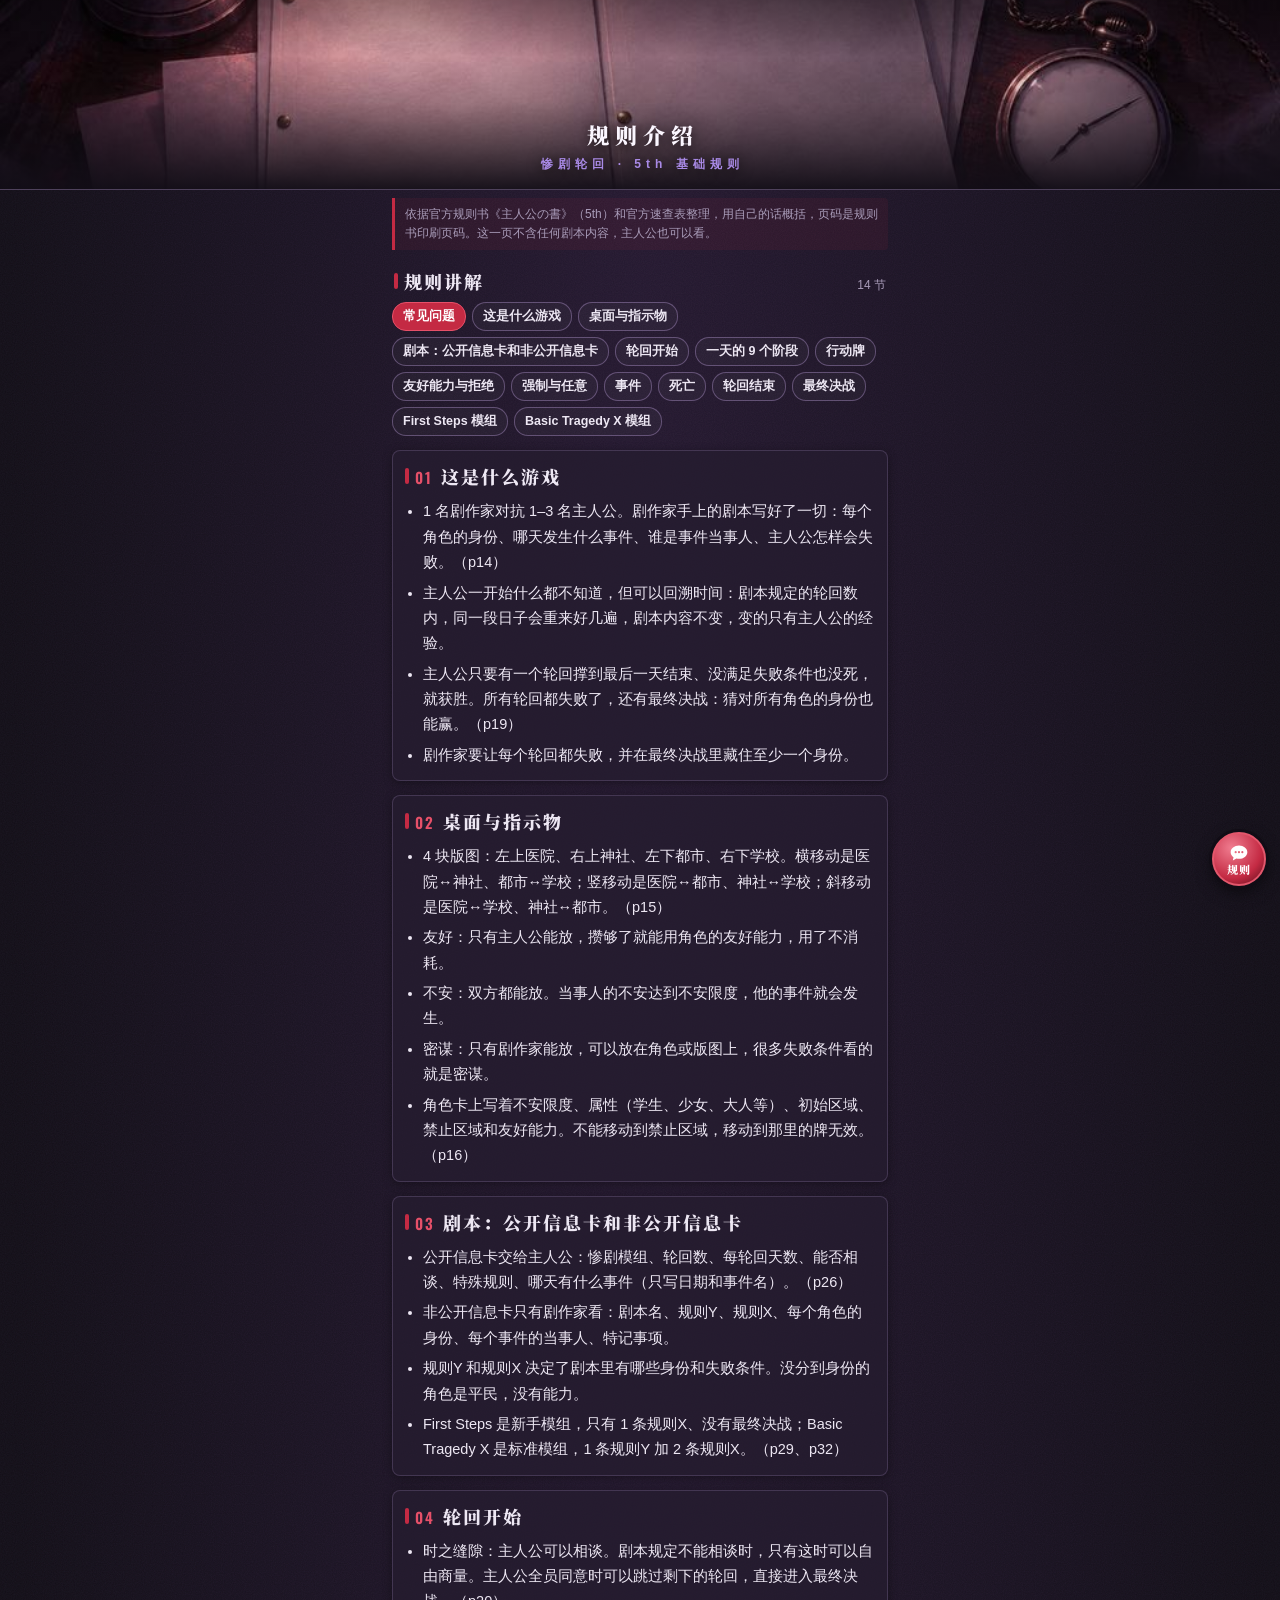
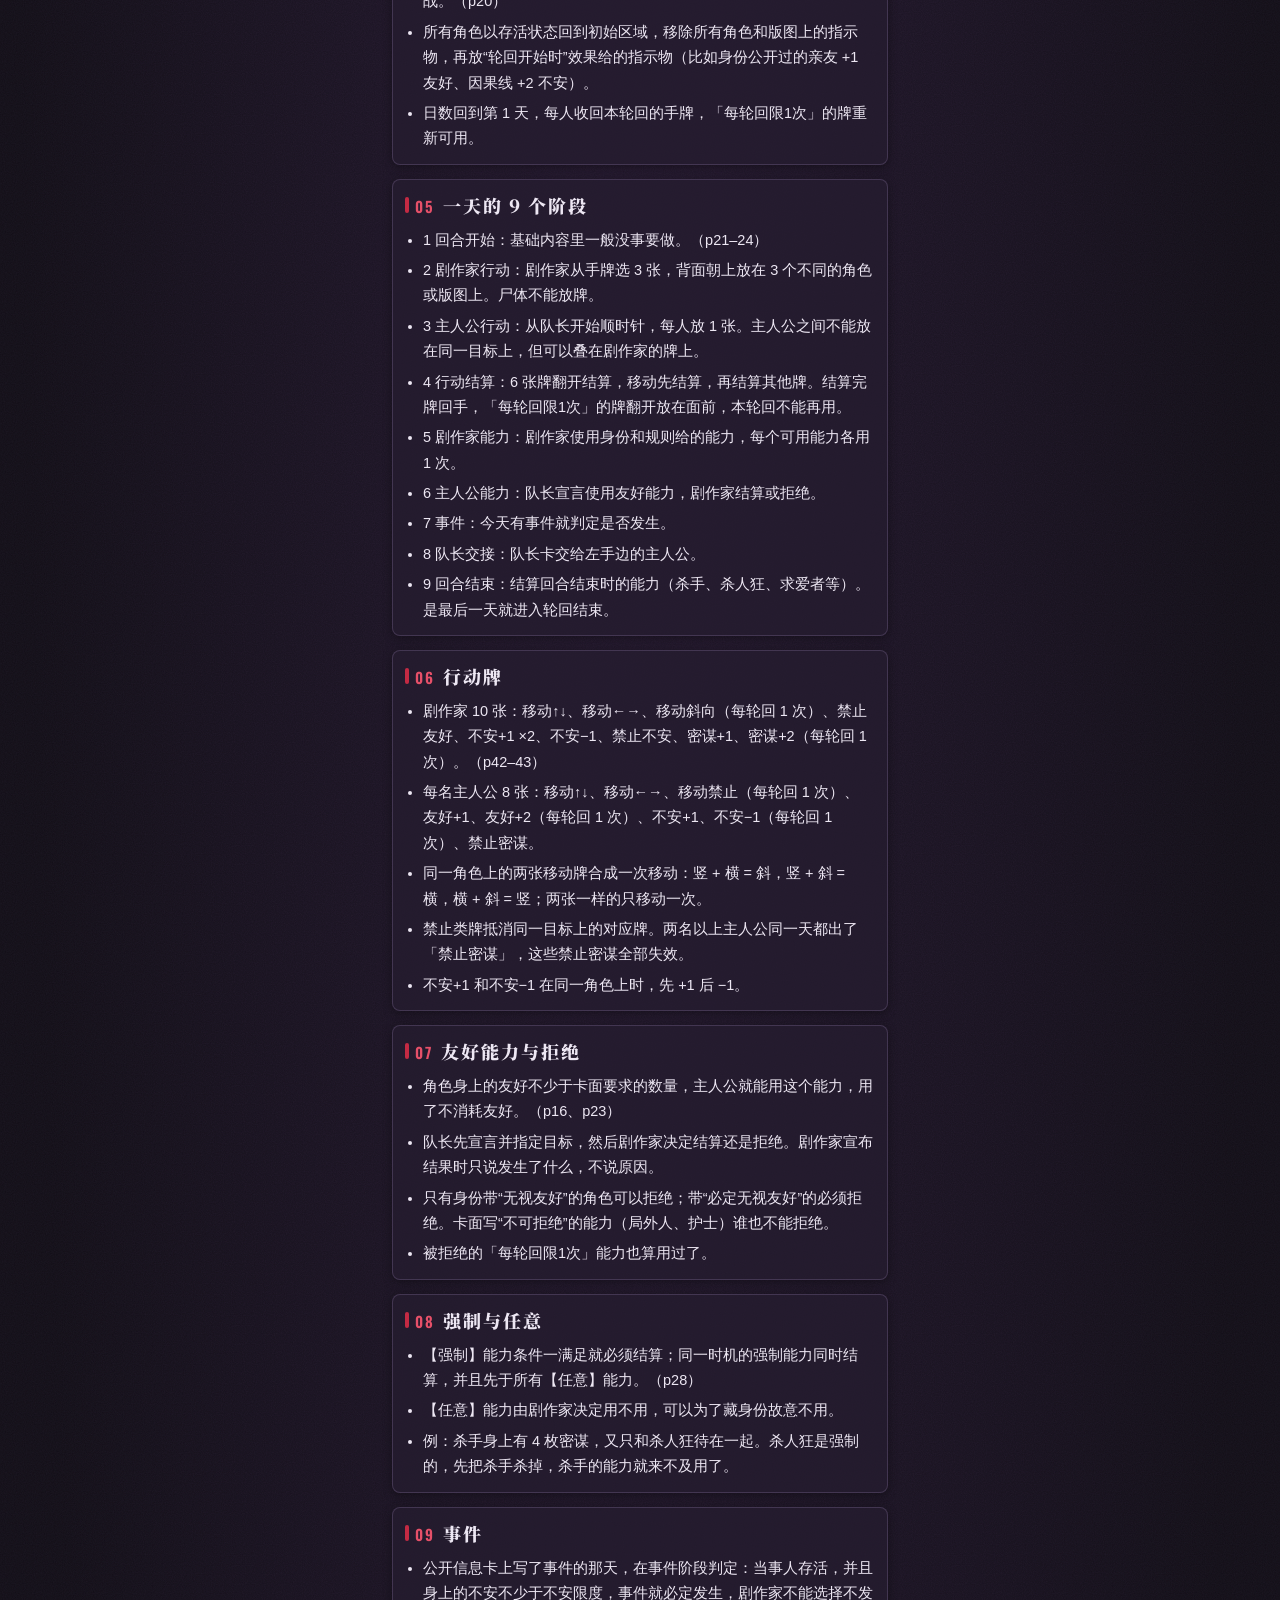
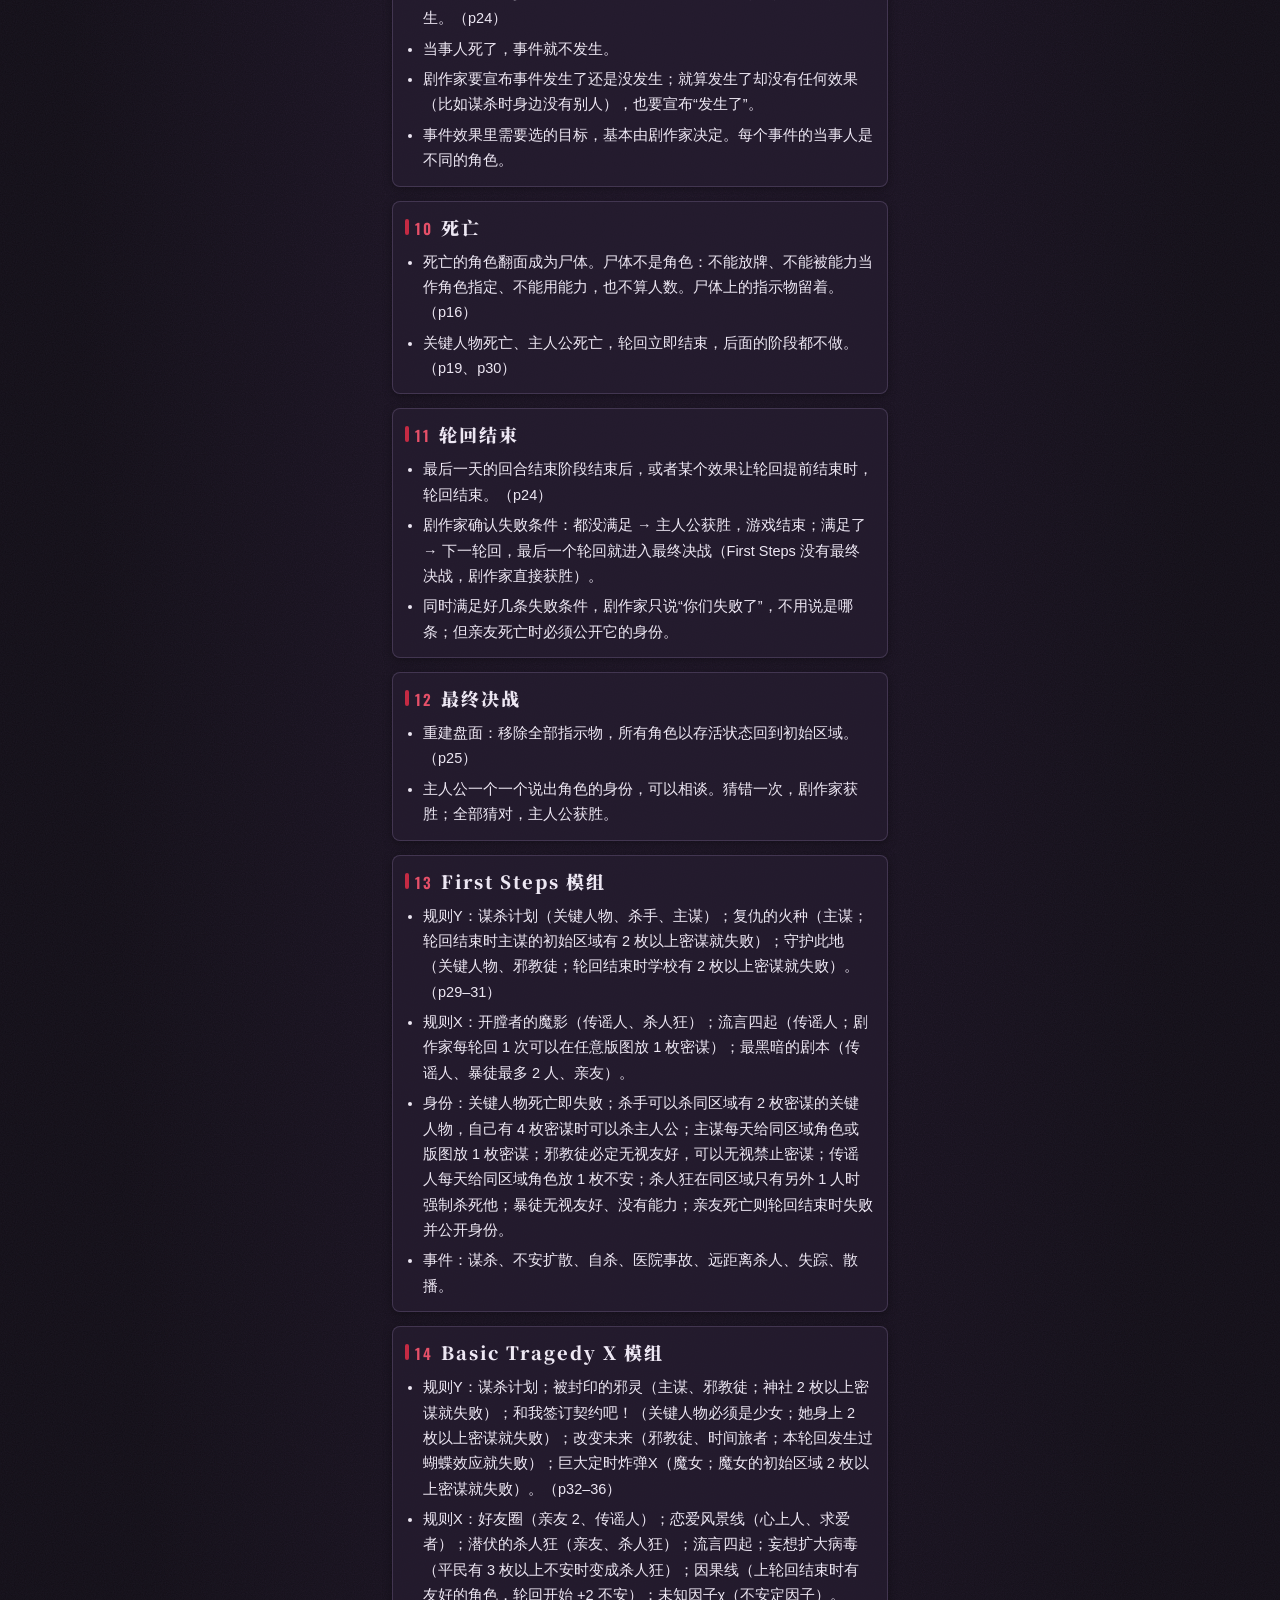
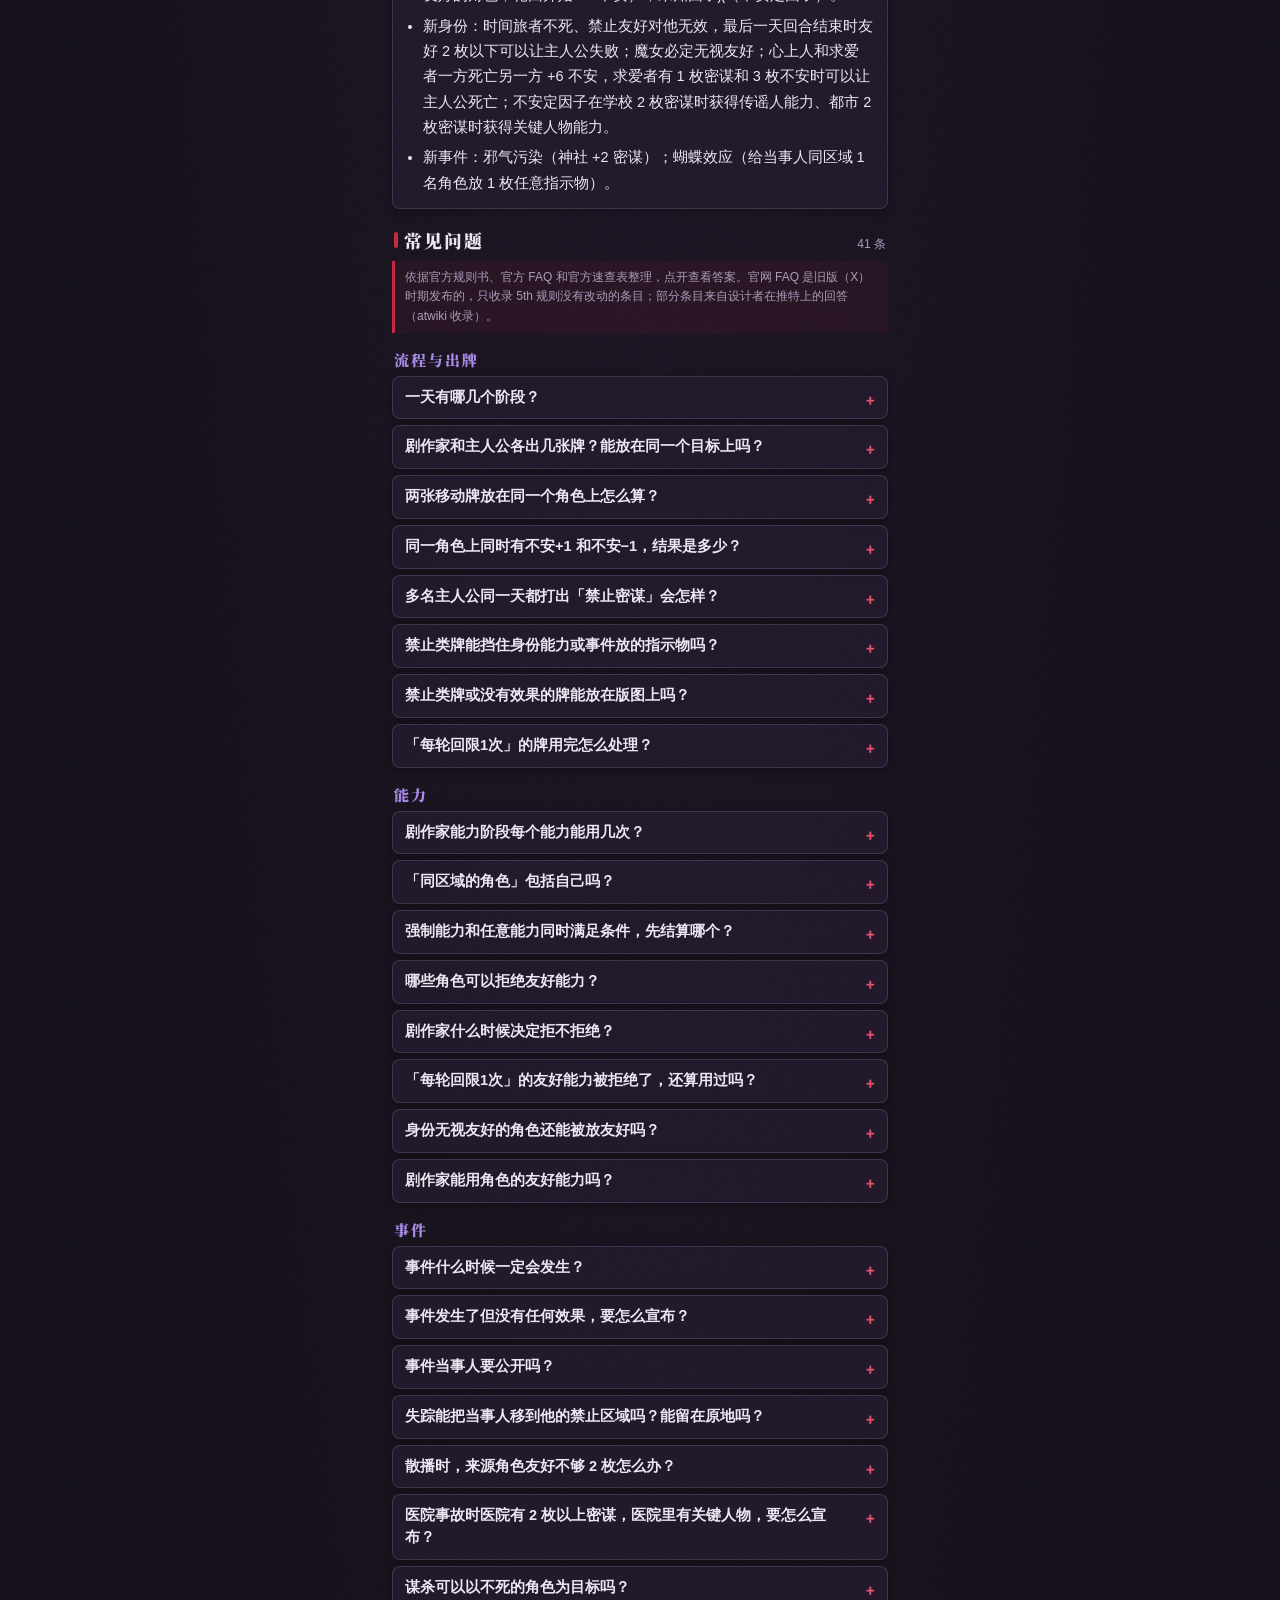
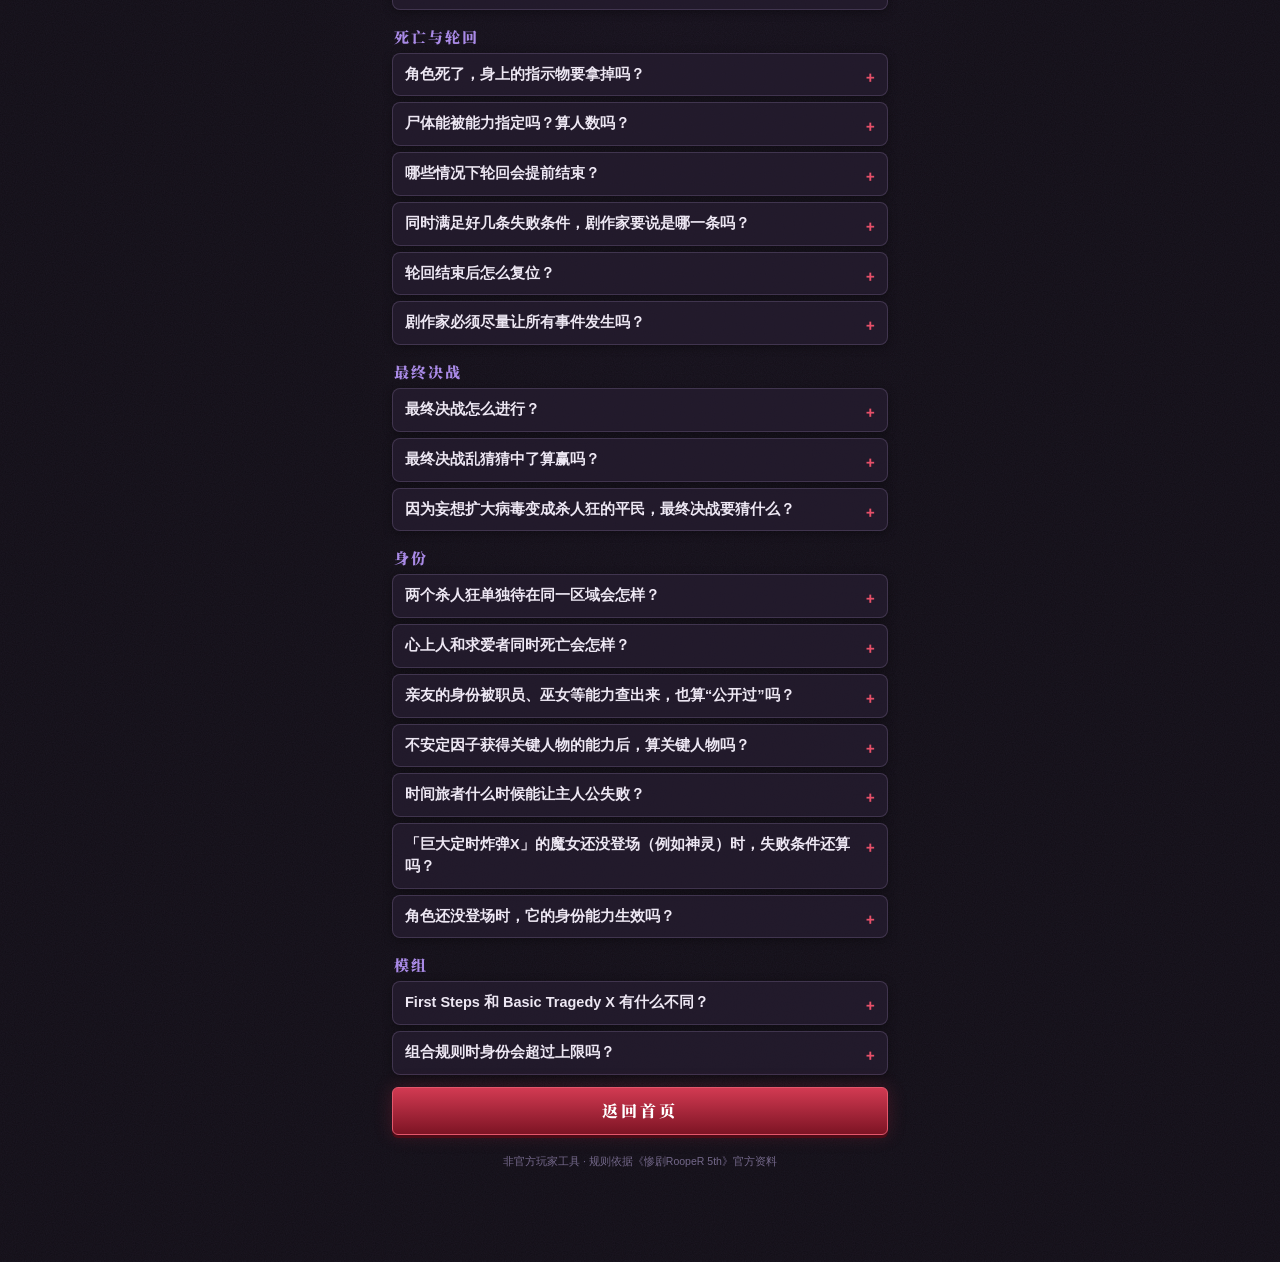
==== public/guide.html @ 43094c84 "惨剧轮回剧作家助手：剧本库、设置清单、对局记录与提醒、结算、公开视图 - 基础版 10 个官方剧本的设置数据（与两份独立来源核对），本站自写的核心机制与路线建议 - 剧作家私密视图：摆放清单、2×2 " ====
<!doctype html>
<html lang="zh-CN">
<head>
<meta charset="utf-8">
<meta name="viewport" content="width=device-width,initial-scale=1,viewport-fit=cover">
<meta name="theme-color" content="#110d16">
<title>规则介绍 · 惨剧轮回剧作家助手</title>
<meta property="og:title" content="规则介绍 · 惨剧轮回剧作家助手">
<meta property="og:image" content="img/icon-512.jpg">
<link rel="icon" href="img/icon-64.png">
<link rel="apple-touch-icon" href="img/icon-180.png">
<link rel="preconnect" href="https://fonts.googleapis.com">
<link rel="preconnect" href="https://fonts.gstatic.com" crossorigin>
<link href="https://fonts.googleapis.com/css2?family=Oswald:wght@500;600&family=Noto+Serif+SC:wght@600;900&display=swap" rel="stylesheet">
<link rel="stylesheet" href="style.css">
</head>
<body>
<div style="position:absolute;width:0;height:0;overflow:hidden"><img src="img/icon-512.jpg" alt=""></div>
<div class="hero-art" style="height:calc(env(safe-area-inset-top) + 190px)"><img src="img/guide.jpg" alt="" style="object-position:50% 50%"><div class="ht"><div class="hz">规则介绍</div><div class="hs">惨剧轮回 · 5th 基础规则</div></div></div>
<div class="wrap guide">
<p class="note">依据官方规则书《主人公の書》（5th）和官方速查表整理，用自己的话概括，页码是规则书印刷页码。这一页不含任何剧本内容，主人公也可以看。</p>
<h2 class="h"><span>规则讲解</span><small>14 节</small></h2>
<nav class="toc"><a class="fqa" href="#faq">常见问题</a><a href="#s1">这是什么游戏</a><a href="#s2">桌面与指示物</a><a href="#s3">剧本：公开信息卡和非公开信息卡</a><a href="#s4">轮回开始</a><a href="#s5">一天的 9 个阶段</a><a href="#s6">行动牌</a><a href="#s7">友好能力与拒绝</a><a href="#s8">强制与任意</a><a href="#s9">事件</a><a href="#s10">死亡</a><a href="#s11">轮回结束</a><a href="#s12">最终决战</a><a href="#s13">First Steps 模组</a><a href="#s14">Basic Tragedy X 模组</a></nav>
<section class="card gs" id="s1"><h2 class="h"><span><i>01</i>这是什么游戏</span></h2><ul><li>1 名剧作家对抗 1–3 名主人公。剧作家手上的剧本写好了一切：每个角色的身份、哪天发生什么事件、谁是事件当事人、主人公怎样会失败。（p14）</li><li>主人公一开始什么都不知道，但可以回溯时间：剧本规定的轮回数内，同一段日子会重来好几遍，剧本内容不变，变的只有主人公的经验。</li><li>主人公只要有一个轮回撑到最后一天结束、没满足失败条件也没死，就获胜。所有轮回都失败了，还有最终决战：猜对所有角色的身份也能赢。（p19）</li><li>剧作家要让每个轮回都失败，并在最终决战里藏住至少一个身份。</li></ul></section>
<section class="card gs" id="s2"><h2 class="h"><span><i>02</i>桌面与指示物</span></h2><ul><li>4 块版图：左上医院、右上神社、左下都市、右下学校。横移动是医院↔神社、都市↔学校；竖移动是医院↔都市、神社↔学校；斜移动是医院↔学校、神社↔都市。（p15）</li><li>友好：只有主人公能放，攒够了就能用角色的友好能力，用了不消耗。</li><li>不安：双方都能放。当事人的不安达到不安限度，他的事件就会发生。</li><li>密谋：只有剧作家能放，可以放在角色或版图上，很多失败条件看的就是密谋。</li><li>角色卡上写着不安限度、属性（学生、少女、大人等）、初始区域、禁止区域和友好能力。不能移动到禁止区域，移动到那里的牌无效。（p16）</li></ul></section>
<section class="card gs" id="s3"><h2 class="h"><span><i>03</i>剧本：公开信息卡和非公开信息卡</span></h2><ul><li>公开信息卡交给主人公：惨剧模组、轮回数、每轮回天数、能否相谈、特殊规则、哪天有什么事件（只写日期和事件名）。（p26）</li><li>非公开信息卡只有剧作家看：剧本名、规则Y、规则X、每个角色的身份、每个事件的当事人、特记事项。</li><li>规则Y 和规则X 决定了剧本里有哪些身份和失败条件。没分到身份的角色是平民，没有能力。</li><li>First Steps 是新手模组，只有 1 条规则X、没有最终决战；Basic Tragedy X 是标准模组，1 条规则Y 加 2 条规则X。（p29、p32）</li></ul></section>
<section class="card gs" id="s4"><h2 class="h"><span><i>04</i>轮回开始</span></h2><ul><li>时之缝隙：主人公可以相谈。剧本规定不能相谈时，只有这时可以自由商量。主人公全员同意时可以跳过剩下的轮回，直接进入最终决战。（p20）</li><li>所有角色以存活状态回到初始区域，移除所有角色和版图上的指示物，再放“轮回开始时”效果给的指示物（比如身份公开过的亲友 +1 友好、因果线 +2 不安）。</li><li>日数回到第 1 天，每人收回本轮回的手牌，「每轮回限1次」的牌重新可用。</li></ul></section>
<section class="card gs" id="s5"><h2 class="h"><span><i>05</i>一天的 9 个阶段</span></h2><ul><li>1 回合开始：基础内容里一般没事要做。（p21–24）</li><li>2 剧作家行动：剧作家从手牌选 3 张，背面朝上放在 3 个不同的角色或版图上。尸体不能放牌。</li><li>3 主人公行动：从队长开始顺时针，每人放 1 张。主人公之间不能放在同一目标上，但可以叠在剧作家的牌上。</li><li>4 行动结算：6 张牌翻开结算，移动先结算，再结算其他牌。结算完牌回手，「每轮回限1次」的牌翻开放在面前，本轮回不能再用。</li><li>5 剧作家能力：剧作家使用身份和规则给的能力，每个可用能力各用 1 次。</li><li>6 主人公能力：队长宣言使用友好能力，剧作家结算或拒绝。</li><li>7 事件：今天有事件就判定是否发生。</li><li>8 队长交接：队长卡交给左手边的主人公。</li><li>9 回合结束：结算回合结束时的能力（杀手、杀人狂、求爱者等）。是最后一天就进入轮回结束。</li></ul></section>
<section class="card gs" id="s6"><h2 class="h"><span><i>06</i>行动牌</span></h2><ul><li>剧作家 10 张：移动↑↓、移动←→、移动斜向（每轮回 1 次）、禁止友好、不安+1 ×2、不安−1、禁止不安、密谋+1、密谋+2（每轮回 1 次）。（p42–43）</li><li>每名主人公 8 张：移动↑↓、移动←→、移动禁止（每轮回 1 次）、友好+1、友好+2（每轮回 1 次）、不安+1、不安−1（每轮回 1 次）、禁止密谋。</li><li>同一角色上的两张移动牌合成一次移动：竖 + 横 = 斜，竖 + 斜 = 横，横 + 斜 = 竖；两张一样的只移动一次。</li><li>禁止类牌抵消同一目标上的对应牌。两名以上主人公同一天都出了「禁止密谋」，这些禁止密谋全部失效。</li><li>不安+1 和不安−1 在同一角色上时，先 +1 后 −1。</li></ul></section>
<section class="card gs" id="s7"><h2 class="h"><span><i>07</i>友好能力与拒绝</span></h2><ul><li>角色身上的友好不少于卡面要求的数量，主人公就能用这个能力，用了不消耗友好。（p16、p23）</li><li>队长先宣言并指定目标，然后剧作家决定结算还是拒绝。剧作家宣布结果时只说发生了什么，不说原因。</li><li>只有身份带“无视友好”的角色可以拒绝；带“必定无视友好”的必须拒绝。卡面写“不可拒绝”的能力（局外人、护士）谁也不能拒绝。</li><li>被拒绝的「每轮回限1次」能力也算用过了。</li></ul></section>
<section class="card gs" id="s8"><h2 class="h"><span><i>08</i>强制与任意</span></h2><ul><li>【强制】能力条件一满足就必须结算；同一时机的强制能力同时结算，并且先于所有【任意】能力。（p28）</li><li>【任意】能力由剧作家决定用不用，可以为了藏身份故意不用。</li><li>例：杀手身上有 4 枚密谋，又只和杀人狂待在一起。杀人狂是强制的，先把杀手杀掉，杀手的能力就来不及用了。</li></ul></section>
<section class="card gs" id="s9"><h2 class="h"><span><i>09</i>事件</span></h2><ul><li>公开信息卡上写了事件的那天，在事件阶段判定：当事人存活，并且身上的不安不少于不安限度，事件就必定发生，剧作家不能选择不发生。（p24）</li><li>当事人死了，事件就不发生。</li><li>剧作家要宣布事件发生了还是没发生；就算发生了却没有任何效果（比如谋杀时身边没有别人），也要宣布“发生了”。</li><li>事件效果里需要选的目标，基本由剧作家决定。每个事件的当事人是不同的角色。</li></ul></section>
<section class="card gs" id="s10"><h2 class="h"><span><i>10</i>死亡</span></h2><ul><li>死亡的角色翻面成为尸体。尸体不是角色：不能放牌、不能被能力当作角色指定、不能用能力，也不算人数。尸体上的指示物留着。（p16）</li><li>关键人物死亡、主人公死亡，轮回立即结束，后面的阶段都不做。（p19、p30）</li></ul></section>
<section class="card gs" id="s11"><h2 class="h"><span><i>11</i>轮回结束</span></h2><ul><li>最后一天的回合结束阶段结束后，或者某个效果让轮回提前结束时，轮回结束。（p24）</li><li>剧作家确认失败条件：都没满足 → 主人公获胜，游戏结束；满足了 → 下一轮回，最后一个轮回就进入最终决战（First Steps 没有最终决战，剧作家直接获胜）。</li><li>同时满足好几条失败条件，剧作家只说“你们失败了”，不用说是哪条；但亲友死亡时必须公开它的身份。</li></ul></section>
<section class="card gs" id="s12"><h2 class="h"><span><i>12</i>最终决战</span></h2><ul><li>重建盘面：移除全部指示物，所有角色以存活状态回到初始区域。（p25）</li><li>主人公一个一个说出角色的身份，可以相谈。猜错一次，剧作家获胜；全部猜对，主人公获胜。</li></ul></section>
<section class="card gs" id="s13"><h2 class="h"><span><i>13</i>First Steps 模组</span></h2><ul><li>规则Y：谋杀计划（关键人物、杀手、主谋）；复仇的火种（主谋；轮回结束时主谋的初始区域有 2 枚以上密谋就失败）；守护此地（关键人物、邪教徒；轮回结束时学校有 2 枚以上密谋就失败）。（p29–31）</li><li>规则X：开膛者的魔影（传谣人、杀人狂）；流言四起（传谣人；剧作家每轮回 1 次可以在任意版图放 1 枚密谋）；最黑暗的剧本（传谣人、暴徒最多 2 人、亲友）。</li><li>身份：关键人物死亡即失败；杀手可以杀同区域有 2 枚密谋的关键人物，自己有 4 枚密谋时可以杀主人公；主谋每天给同区域角色或版图放 1 枚密谋；邪教徒必定无视友好，可以无视禁止密谋；传谣人每天给同区域角色放 1 枚不安；杀人狂在同区域只有另外 1 人时强制杀死他；暴徒无视友好、没有能力；亲友死亡则轮回结束时失败并公开身份。</li><li>事件：谋杀、不安扩散、自杀、医院事故、远距离杀人、失踪、散播。</li></ul></section>
<section class="card gs" id="s14"><h2 class="h"><span><i>14</i>Basic Tragedy X 模组</span></h2><ul><li>规则Y：谋杀计划；被封印的邪灵（主谋、邪教徒；神社 2 枚以上密谋就失败）；和我签订契约吧！（关键人物必须是少女；她身上 2 枚以上密谋就失败）；改变未来（邪教徒、时间旅者；本轮回发生过蝴蝶效应就失败）；巨大定时炸弹X（魔女；魔女的初始区域 2 枚以上密谋就失败）。（p32–36）</li><li>规则X：好友圈（亲友 2、传谣人）；恋爱风景线（心上人、求爱者）；潜伏的杀人狂（亲友、杀人狂）；流言四起；妄想扩大病毒（平民有 3 枚以上不安时变成杀人狂）；因果线（上轮回结束时有友好的角色，轮回开始 +2 不安）；未知因子χ（不安定因子）。</li><li>新身份：时间旅者不死、禁止友好对他无效，最后一天回合结束时友好 2 枚以下可以让主人公失败；魔女必定无视友好；心上人和求爱者一方死亡另一方 +6 不安，求爱者有 1 枚密谋和 3 枚不安时可以让主人公死亡；不安定因子在学校 2 枚密谋时获得传谣人能力、都市 2 枚密谋时获得关键人物能力。</li><li>新事件：邪气污染（神社 +2 密谋）；蝴蝶效应（给当事人同区域 1 名角色放 1 枚任意指示物）。</li></ul></section>
<h2 class="h" id="faq"><span>常见问题</span><small>41 条</small></h2>
<p class="note">依据官方规则书、官方 FAQ 和官方速查表整理，点开查看答案。官网 FAQ 是旧版（Χ）时期发布的，只收录 5th 规则没有改动的条目；部分条目来自设计者在推特上的回答（atwiki 收录）。</p>
<h3 class="fq-cat">流程与出牌</h3><details class="card fq"><summary>一天有哪几个阶段？</summary><p>依次是回合开始、剧作家行动、主人公行动、行动结算、剧作家能力、主人公能力、事件、队长交接、回合结束，共 9 个阶段。最后一天的回合结束阶段之后进入轮回结束。 <a href="https://main-bakafire.ssl-lolipop.jp/rooper/10th/quickset.html" target="_blank" rel="noopener">来源：规则书 p21–24</a></p></details><details class="card fq"><summary>剧作家和主人公各出几张牌？能放在同一个目标上吗？</summary><p>剧作家每天放 3 张，必须放在 3 个不同的角色或版图上；主人公从队长开始每人放 1 张，主人公之间不能放在同一目标，但可以叠在剧作家的牌上。尸体上不能放牌。 <a href="https://main-bakafire.ssl-lolipop.jp/rooper/10th/quickset.html" target="_blank" rel="noopener">来源：规则书 p21–22</a></p></details><details class="card fq"><summary>两张移动牌放在同一个角色上怎么算？</summary><p>合成一次移动：竖加横是斜，竖加斜是横，横加斜是竖；两张方向相同只移动一次。合成后的目的地是禁止区域，这次移动就无效，角色留在原地。 <a href="https://main-bakafire.ssl-lolipop.jp/rooper/10th/quickset.html" target="_blank" rel="noopener">来源：规则书 p42–43</a></p></details><details class="card fq"><summary>同一角色上同时有不安+1 和不安−1，结果是多少？</summary><p>先 +1 再 −1。原来没有不安的角色，结果还是 0。 <a href="https://bakafire.main.jp/rooper/sr_game_02_rule.htm" target="_blank" rel="noopener">来源：官方 FAQ Ca03</a></p></details><details class="card fq"><summary>多名主人公同一天都打出「禁止密谋」会怎样？</summary><p>这些禁止密谋全部失效。 <a href="https://main-bakafire.ssl-lolipop.jp/rooper/10th/quickset.html" target="_blank" rel="noopener">来源：规则书 p42</a></p></details><details class="card fq"><summary>禁止类牌能挡住身份能力或事件放的指示物吗？</summary><p>不能。禁止类牌只抵消同一目标上的行动牌，结算完就回到手牌，管不到之后的能力和事件。 <a href="https://w.atwiki.jp/rooper/pages/21.html" target="_blank" rel="noopener">来源：设计者 BakaFire 的回答（atwiki 收录）</a></p></details><details class="card fq"><summary>禁止类牌或没有效果的牌能放在版图上吗？</summary><p>都可以，常用来虚张声势。 <a href="https://bakafire.main.jp/rooper/sr_game_02_rule.htm" target="_blank" rel="noopener">来源：官方 FAQ Ca01/Ca02</a></p></details><details class="card fq"><summary>「每轮回限1次」的牌用完怎么处理？</summary><p>结算后正面朝上放在自己面前，本轮回不能再用，下一轮回收回。 <a href="https://main-bakafire.ssl-lolipop.jp/rooper/10th/quickset.html" target="_blank" rel="noopener">来源：规则书 p22</a></p></details><h3 class="fq-cat">能力</h3><details class="card fq"><summary>剧作家能力阶段每个能力能用几次？</summary><p>每个可用的能力各用 1 次，同一角色的两个能力可以都用。主谋、传谣人每天只能选一个对象。 <a href="https://main-bakafire.ssl-lolipop.jp/rooper/10th/quickset.html" target="_blank" rel="noopener">来源：规则书 p23；官方 FAQ Ch11</a></p></details><details class="card fq"><summary>「同区域的角色」包括自己吗？</summary><p>包括，除非写明“自身以外”。所以传谣人可以给自己放不安，主谋可以给自己放密谋。 <a href="https://bakafire.main.jp/rooper/sr_game_02_rule.htm" target="_blank" rel="noopener">来源：官方 FAQ Ch01</a></p></details><details class="card fq"><summary>强制能力和任意能力同时满足条件，先结算哪个？</summary><p>所有强制能力同时结算，并且先于任意能力；任意能力按剧作家想要的顺序用。例如杀人狂会先杀掉和它独处、身上有 4 枚密谋的杀手，杀手就来不及让主人公死亡。 <a href="https://main-bakafire.ssl-lolipop.jp/rooper/10th/quickset.html" target="_blank" rel="noopener">来源：规则书 p28</a></p></details><details class="card fq"><summary>哪些角色可以拒绝友好能力？</summary><p>看拥有这个友好能力的角色：它的身份带“无视友好”时剧作家可以拒绝，带“必定无视友好”时必须拒绝。卡面写“不可拒绝”的能力不能拒绝。 <a href="https://main-bakafire.ssl-lolipop.jp/rooper/10th/quickset.html" target="_blank" rel="noopener">来源：规则书 p23、p28</a></p></details><details class="card fq"><summary>剧作家什么时候决定拒不拒绝？</summary><p>队长宣言能力并指定好目标之后。 <a href="https://bakafire.main.jp/rooper/sr_game_02_rule.htm" target="_blank" rel="noopener">来源：官方 FAQ Ch08</a></p></details><details class="card fq"><summary>「每轮回限1次」的友好能力被拒绝了，还算用过吗？</summary><p>5th 规则算用过。 <a href="https://main-bakafire.ssl-lolipop.jp/rooper/10th/quickset.html" target="_blank" rel="noopener">来源：规则书 p23</a></p></details><details class="card fq"><summary>身份无视友好的角色还能被放友好吗？</summary><p>能。拒绝只发生在主人公能力阶段。 <a href="https://w.atwiki.jp/rooper/pages/21.html" target="_blank" rel="noopener">来源：设计者 BakaFire 的回答（atwiki 收录）</a></p></details><details class="card fq"><summary>剧作家能用角色的友好能力吗？</summary><p>一般不能。医生例外：医生的身份无视友好、并且身上至少有 2 枚友好时，剧作家可以在剧作家能力阶段用它的不安增减能力。 <a href="https://boardgamegeek.com/thread/2326691" target="_blank" rel="noopener">来源：5th 剧作家之书 FAQ（BGG 英译） A8</a></p></details><h3 class="fq-cat">事件</h3><details class="card fq"><summary>事件什么时候一定会发生？</summary><p>只在公开信息卡写的那天判定：当事人存活、身上不安不少于不安限度，就必定发生，剧作家不能选择不发生。想让事件不发生，只能一开始就不给当事人攒不安。 <a href="https://main-bakafire.ssl-lolipop.jp/rooper/10th/quickset.html" target="_blank" rel="noopener">来源：规则书 p24</a></p></details><details class="card fq"><summary>事件发生了但没有任何效果，要怎么宣布？</summary><p>要说“事件发生了，但什么也没有发生”。必须让主人公知道事件发生了。 <a href="https://bakafire.main.jp/rooper/sr_game_02_rule.htm" target="_blank" rel="noopener">来源：官方 FAQ Af01</a></p></details><details class="card fq"><summary>事件当事人要公开吗？</summary><p>不公开。剧作家只宣布事件发生与否和发生了什么现象。 <a href="https://w.atwiki.jp/rooper/pages/21.html" target="_blank" rel="noopener">来源：设计者 BakaFire 的回答（atwiki 收录）</a></p></details><details class="card fq"><summary>失踪能把当事人移到他的禁止区域吗？能留在原地吗？</summary><p>不能移进禁止区域。可以留在原地，这时只放密谋，不宣布移动。 <a href="https://w.atwiki.jp/rooper/pages/21.html" target="_blank" rel="noopener">来源：设计者 BakaFire 的回答（atwiki 收录）</a></p></details><details class="card fq"><summary>散播时，来源角色友好不够 2 枚怎么办？</summary><p>能拿多少拿多少；给另一名角色的固定是 2 枚。 <a href="https://w.atwiki.jp/rooper/pages/21.html" target="_blank" rel="noopener">来源：设计者 BakaFire 的回答（atwiki 收录）</a></p></details><details class="card fq"><summary>医院事故时医院有 2 枚以上密谋，医院里有关键人物，要怎么宣布？</summary><p>两条效果同时发生，只需宣布主人公死亡。 <a href="https://boardgamegeek.com/thread/2326691" target="_blank" rel="noopener">来源：5th 剧作家之书 FAQ（BGG 英译） A24</a></p></details><details class="card fq"><summary>谋杀可以以不死的角色为目标吗？</summary><p>可以，结果是“事件发生了，但什么也没有发生”。 <a href="https://boardgamegeek.com/thread/2326691" target="_blank" rel="noopener">来源：5th 剧作家之书 FAQ（BGG 英译） A26</a></p></details><h3 class="fq-cat">死亡与轮回</h3><details class="card fq"><summary>角色死了，身上的指示物要拿掉吗？</summary><p>不拿，一直留到轮回结束。所以死去角色身上的友好也算进因果线。 <a href="https://bakafire.main.jp/rooper/sr_game_02_rule.htm" target="_blank" rel="noopener">来源：官方 FAQ Ru01</a></p></details><details class="card fq"><summary>尸体能被能力指定吗？算人数吗？</summary><p>都不能。尸体不是角色，也不算进杀人狂“只有 1 人”的人数。 <a href="https://bakafire.main.jp/rooper/sr_game_02_rule.htm" target="_blank" rel="noopener">来源：官方 FAQ Ru03/Ru05/Ru06</a></p></details><details class="card fq"><summary>哪些情况下轮回会提前结束？</summary><p>主人公死亡、关键人物（或拥有关键人物能力的不安定因子）死亡、时间旅者在最后一天判负。其他失败条件都在轮回结束时才判定。 <a href="https://main-bakafire.ssl-lolipop.jp/rooper/10th/quickset.html" target="_blank" rel="noopener">来源：规则书 p19、p24</a></p></details><details class="card fq"><summary>同时满足好几条失败条件，剧作家要说是哪一条吗？</summary><p>不用，只说“你们失败了”。但死亡的亲友必须公开身份，轮回提前结束时也要公开。 <a href="https://bakafire.main.jp/rooper/sr_game_02_rule.htm" target="_blank" rel="noopener">来源：官方 FAQ Ru02、Ch07</a></p></details><details class="card fq"><summary>轮回结束后怎么复位？</summary><p>所有角色以存活状态回到初始区域，移除所有角色和版图上的指示物，再放轮回开始时的效果给的指示物，日数回到第 1 天。 <a href="https://main-bakafire.ssl-lolipop.jp/rooper/10th/quickset.html" target="_blank" rel="noopener">来源：规则书 p20</a></p></details><details class="card fq"><summary>剧作家必须尽量让所有事件发生吗？</summary><p>不必。为了藏住规则故意不推进某些事件，是官方推荐的做法。 <a href="https://bakafire.main.jp/rooper/sr_game_02_rule.htm" target="_blank" rel="noopener">来源：官方 FAQ Ru09</a></p></details><h3 class="fq-cat">最终决战</h3><details class="card fq"><summary>最终决战怎么进行？</summary><p>先移除全部指示物，所有角色以存活状态回到初始区域。主人公一个一个说出角色的身份，可以相谈；猜错一次剧作家就赢，全部猜对主人公获胜。 <a href="https://main-bakafire.ssl-lolipop.jp/rooper/10th/quickset.html" target="_blank" rel="noopener">来源：规则书 p25</a></p></details><details class="card fq"><summary>最终决战乱猜猜中了算赢吗？</summary><p>算，不需要说出理由。 <a href="https://bakafire.main.jp/rooper/sr_game_02_rule.htm" target="_blank" rel="noopener">来源：官方 FAQ Ru08</a></p></details><details class="card fq"><summary>因为妄想扩大病毒变成杀人狂的平民，最终决战要猜什么？</summary><p>猜“平民”。最终决战会先复位，不安清零后它就变回平民。 <a href="https://bakafire.main.jp/rooper/sr_game_02_rule.htm" target="_blank" rel="noopener">来源：官方 FAQ XY01/XY02</a></p></details><h3 class="fq-cat">身份</h3><details class="card fq"><summary>两个杀人狂单独待在同一区域会怎样？</summary><p>回合结束时互相杀死，两个都死。 <a href="https://bakafire.main.jp/rooper/sr_game_02_rule.htm" target="_blank" rel="noopener">来源：官方 FAQ Ch02</a></p></details><details class="card fq"><summary>心上人和求爱者同时死亡会怎样？</summary><p>什么也不发生，要放不安的对象已经是尸体了。 <a href="https://bakafire.main.jp/rooper/sr_game_02_rule.htm" target="_blank" rel="noopener">来源：官方 FAQ Ch15</a></p></details><details class="card fq"><summary>亲友的身份被职员、巫女等能力查出来，也算“公开过”吗？</summary><p>算，下一轮回开始时给它放 1 枚友好。 <a href="https://bakafire.main.jp/rooper/sr_game_02_rule.htm" target="_blank" rel="noopener">来源：官方 FAQ Ch21</a></p></details><details class="card fq"><summary>不安定因子获得关键人物的能力后，算关键人物吗？</summary><p>不算，身份不变。例如「和我签订契约吧！」只看真正的关键人物身上的密谋。 <a href="https://boardgamegeek.com/thread/2326691" target="_blank" rel="noopener">来源：5th 剧作家之书 FAQ（BGG 英译） A10</a></p></details><details class="card fq"><summary>时间旅者什么时候能让主人公失败？</summary><p>最后一天的回合结束阶段，他身上友好 2 枚以下时，剧作家可以使用（任意能力）。放在他身上的禁止友好无效。 <a href="https://main-bakafire.ssl-lolipop.jp/rooper/10th/quickset.html" target="_blank" rel="noopener">来源：规则书 p34</a></p></details><details class="card fq"><summary>「巨大定时炸弹X」的魔女还没登场（例如神灵）时，失败条件还算吗？</summary><p>算。没登场的神灵也有初始区域（神社），按它判定。 <a href="https://boardgamegeek.com/thread/2326691" target="_blank" rel="noopener">来源：5th 剧作家之书 FAQ（BGG 英译） A12</a></p></details><details class="card fq"><summary>角色还没登场时，它的身份能力生效吗？</summary><p>不生效。 <a href="https://w.atwiki.jp/rooper/pages/21.html" target="_blank" rel="noopener">来源：设计者 BakaFire 的回答（atwiki 收录）</a></p></details><h3 class="fq-cat">模组</h3><details class="card fq"><summary>First Steps 和 Basic Tragedy X 有什么不同？</summary><p>First Steps 是新手模组，只有 1 条规则X，没有最终决战；Basic Tragedy X 用 1 条规则Y 和 2 条规则X，有最终决战。 <a href="https://main-bakafire.ssl-lolipop.jp/rooper/10th/quickset.html" target="_blank" rel="noopener">来源：规则书 p29、p32</a></p></details><details class="card fq"><summary>组合规则时身份会超过上限吗？</summary><p>规则可以这样组合，但超过上限的身份不会分配。例如亲友最多 2 人。 <a href="https://w.atwiki.jp/rooper/pages/21.html" target="_blank" rel="noopener">来源：设计者 BakaFire 的回答（atwiki 收录）</a></p></details>
<a class="btn" href="./">返回首页</a>
<footer>非官方玩家工具 · 规则依据《惨剧RoopeR 5th》官方资料</footer>
</div>
<script type="module" src="chat.js"></script>
</body>
</html>
---- public/style.css ----
/* Same component set as the Pittsburgh helper (hero, bar, tabs, cards, buttons, sheets, chat), dark theme. */
:root{
  --bg:#110d16; --bg2:#1a1421; --panel:rgba(38,29,48,.78); --panel2:rgba(58,44,72,.6);
  --line:rgba(190,160,220,.2); --line2:rgba(190,160,220,.38);
  --ink:#ede7f3; --ink2:#a99cb9; --ink3:#74688a;
  --red:#c42a43; --red2:#e65069; --redd:#7d1424;
  --violet:#5d3d92; --violet2:#8a67c4; --violetd:#2b1d45;
  --steel:#09070c; --steel2:#1d1626; --gold:#cdb07a; --gold2:#ead6a6;
  --c-g:#ee8fb0; --c-p:#a98ae6; --c-i:#e0485f;
  --ok:#5fc287;
  --serif:"Noto Serif SC","Songti SC","STSong",serif;
  --sans:-apple-system,"PingFang SC","Hiragino Sans GB","Microsoft YaHei",sans-serif;
  --num:"Oswald","DIN Alternate",sans-serif;
}
*{box-sizing:border-box;margin:0;padding:0;-webkit-tap-highlight-color:transparent}
html{background:var(--bg)}
body{min-height:100vh;font-family:var(--sans);color:var(--ink);
  background:
    url("data:image/svg+xml;utf8,<svg xmlns='http://www.w3.org/2000/svg' width='240' height='240'><filter id='n'><feTurbulence type='fractalNoise' baseFrequency='.9' numOctaves='2' stitchTiles='stitch'/><feColorMatrix values='0 0 0 0 .6 0 0 0 0 .5 0 0 0 0 .75 0 0 0 .06 0'/></filter><rect width='240' height='240' filter='url(%23n)'/></svg>"),
    radial-gradient(ellipse at 50% 0%,#24182f 0%,var(--bg) 70%)}
button{font-family:inherit;cursor:pointer;color:inherit}
.hidden{display:none!important}
.band{height:6px;background:linear-gradient(90deg,transparent,var(--red) 20%,var(--red) 80%,transparent),var(--steel);opacity:.85}

/* big header (sub pages) */
.hero{padding:calc(env(safe-area-inset-top) + 22px) 16px 20px;text-align:center;color:var(--ink);
  background:radial-gradient(ellipse at 50% 120%,rgba(196,42,67,.28),transparent 60%),linear-gradient(180deg,#1f1629,#120d17);
  border-bottom:1px solid var(--line2)}
.hero .en{font:600 12px var(--serif);letter-spacing:8px;color:var(--c-p)}
.hero h1{font:900 26px/1.25 var(--serif);letter-spacing:6px;margin-top:6px}
.orn{width:150px;height:10px;margin:8px auto 0;
  background:radial-gradient(circle,var(--red2) 0 3px,transparent 3.5px) center/10px 10px no-repeat,
    linear-gradient(90deg,transparent,var(--red) 30%,transparent 46%,transparent 54%,var(--red) 70%,transparent) center/100% 1.5px no-repeat}
/* slim bar (in a room) */
.bar{position:sticky;top:0;z-index:15;display:flex;align-items:center;gap:8px;padding:calc(env(safe-area-inset-top) + 8px) 12px 8px;color:var(--ink);
  background:rgba(17,13,22,.92);-webkit-backdrop-filter:blur(8px);backdrop-filter:blur(8px);border-bottom:1px solid var(--line2)}
.bar .ttl{flex:1;font:900 15px var(--serif);letter-spacing:2px;white-space:nowrap;overflow:hidden;text-overflow:ellipsis}
.bar .ttl small{font:600 11px var(--sans);letter-spacing:0;color:var(--ink2);margin-left:6px}
.room{display:inline-flex;align-items:center;gap:6px;height:30px;padding:0 10px;border-radius:15px;border:1px solid var(--line2);
  background:rgba(255,255,255,.04);color:var(--gold2);font:600 15px var(--num);letter-spacing:2px}
.room small{font:500 11px var(--sans);letter-spacing:0;color:var(--ink2)}
.conn{width:9px;height:9px;border-radius:50%;background:#6e6478;box-shadow:0 0 0 2px rgba(0,0,0,.35)}
.conn.on{background:var(--ok)}
.who-tag{flex:none;padding:2px 8px;border-radius:10px;font:700 11px var(--sans)}
.who-tag.mm{background:var(--red);color:#fff}
.who-tag.view{background:var(--violet);color:#fff}

.wrap{max-width:520px;margin:0 auto;padding:0 12px calc(env(safe-area-inset-bottom) + 20px)}
.tabs{display:flex;gap:6px;margin:10px 0 8px}
.tab{flex:1;height:38px;border-radius:4px;font:700 14px var(--serif);letter-spacing:2px;color:var(--ink2);
  background:rgba(255,255,255,.03);border:1px solid var(--line2)}
.tab.on{color:#fff;background:linear-gradient(180deg,var(--violet2),var(--violet));border-color:var(--violet2)}
h2.h{display:flex;align-items:baseline;justify-content:space-between;gap:8px;margin:18px 2px 8px;font:900 18px var(--serif);letter-spacing:2px;color:var(--ink)}
h2.h:before{content:"";flex:none;align-self:center;width:4px;height:16px;margin-right:-2px;border-radius:2px;background:var(--red)}
h2.h span{flex:1}
h2.h small{font:500 12px var(--sans);letter-spacing:0;color:var(--ink2)}
.note{font:500 12px/1.6 var(--sans);color:var(--ink2);padding:7px 10px;border-left:3px solid var(--red);background:rgba(196,42,67,.08);margin-top:8px;border-radius:0 4px 4px 0}
.note b{color:var(--red2)}
.note.secret{border-left-color:var(--gold);background:rgba(205,176,122,.08)}
.note.secret b{color:var(--gold2)}
.card{background:var(--panel);border:1px solid var(--line);border-radius:8px;box-shadow:0 2px 10px rgba(0,0,0,.35)}
.list{display:flex;flex-direction:column;gap:7px}
.row{display:flex;align-items:center;gap:8px;padding:8px 10px}
.stepn{flex:none;width:24px;height:24px;border-radius:50%;background:var(--red);color:#fff;border:2px solid rgba(255,255,255,.85);
  box-shadow:0 1px 3px rgba(0,0,0,.4);font:600 13px/20px var(--num);text-align:center}
.who{flex:1;min-width:0}
.who .nm{font:700 15px var(--sans);white-space:nowrap;overflow:hidden;text-overflow:ellipsis}
.who .fg{font:500 11.5px var(--sans);color:var(--ink2);margin-top:1px}
input.pn,textarea.pn,select.pn{width:100%;min-height:36px;border:1px solid var(--line2);border-radius:6px;background:rgba(0,0,0,.3);padding:0 9px;outline:none;font:600 15px var(--sans);color:var(--ink)}
textarea.pn{padding:8px 9px;min-height:60px;resize:vertical;font-weight:500}
input.pn:focus,textarea.pn:focus{border-color:var(--violet2)}
.ib{flex:none;width:36px;height:36px;border-radius:6px;border:1px solid var(--line2);background:rgba(255,255,255,.05);font:700 18px/1 var(--sans)}
.ib:disabled{opacity:.25}
.chips{display:flex;gap:8px;flex-wrap:wrap}
.chip{flex:1;min-width:72px;height:40px;border-radius:6px;border:1px solid var(--line2);background:transparent;color:var(--ink);font:700 14px var(--sans)}
.chip.on{background:var(--violet);border-color:var(--violet2);color:#fff}
.chip:disabled{opacity:.3}
.btn{display:block;width:100%;height:48px;margin-top:12px;border-radius:6px;border:1px solid #e3576c;
  background:linear-gradient(180deg,#d23a52,var(--redd));color:#fff;font:900 16px var(--serif);letter-spacing:3px;box-shadow:0 3px 0 #4d0b16,0 0 18px rgba(196,42,67,.25)}
.btn:active{transform:translateY(2px);box-shadow:0 1px 0 #4d0b16}
.btn:disabled{opacity:.4}
.btn.navy{background:linear-gradient(180deg,var(--violet2),var(--violet));border-color:#a088d6;box-shadow:0 3px 0 #22153a}
.btn.ghost{height:38px;margin-top:8px;background:transparent;border-color:var(--line2);color:var(--ink2);font:600 13px var(--sans);letter-spacing:1px;box-shadow:none}
.btn.sm{height:36px;margin-top:0;font:700 13px var(--sans);letter-spacing:1px}
.btns{display:flex;gap:8px}.btns .btn{flex:1}
.err{margin-top:6px;color:var(--red2);font-size:13px;text-align:center;min-height:1em}
a{color:var(--c-p)}

/* status strip */
.status{display:flex;align-items:center;gap:10px;margin-top:10px;padding:8px 10px;border-radius:8px;background:var(--panel);border:1px solid var(--line2)}
.medal{flex:none;display:inline-flex;align-items:center;justify-content:center;width:42px;height:42px;border-radius:50%;
  background:radial-gradient(circle at 35% 30%,#f07c8f,var(--red) 60%,#4d0b16);color:#fff;font:900 14px/1 var(--serif);
  border:2px solid rgba(255,255,255,.7);box-shadow:0 2px 6px rgba(0,0,0,.4);text-align:center}
.status .t{font:900 16px var(--serif);letter-spacing:1px}
.status .t b{font:600 20px var(--num);color:var(--red2);margin:0 2px}
.status .s{font-size:12px;color:var(--ink2);margin-top:1px}
.pips{display:flex;gap:3px;margin-left:auto;flex-wrap:wrap;justify-content:flex-end;max-width:90px}
.pips i{width:7px;height:16px;border-radius:2px;background:rgba(255,255,255,.12)}
.pips i.done{background:var(--violet2)}
.pips i.cur{background:var(--red2)}
.banner{margin-top:8px;padding:9px 10px;border-radius:8px;background:rgba(196,42,67,.14);border:1px solid rgba(196,42,67,.5);font-size:13px;line-height:1.5;display:flex;align-items:center;gap:10px}
.banner b{color:var(--red2)}
.banner button{flex:none;height:32px;padding:0 12px;border-radius:5px;border:1px solid var(--red2);background:var(--red);color:#fff;font:700 13px var(--sans)}

/* phase stepper */
.phases{display:flex;gap:4px;margin-top:8px;overflow-x:auto;padding-bottom:2px;scrollbar-width:none}
.phases::-webkit-scrollbar{display:none}
.phases button{flex:none;height:30px;padding:0 9px;border-radius:15px;border:1px solid var(--line2);background:transparent;color:var(--ink2);font:600 12px var(--sans);white-space:nowrap}
.phases button.on{background:var(--red);border-color:var(--red2);color:#fff}
.phases button.done{color:var(--ink3)}

/* board: four areas like the real one */
.boardg{display:grid;grid-template-columns:1fr 1fr;gap:6px;margin-top:8px}
.loc{position:relative;min-height:128px;padding:28px 5px 6px;border-radius:8px;overflow:hidden;border:1px solid var(--line2);background:var(--bg2)}
.loc .bgi{position:absolute;inset:0;width:100%;height:100%;object-fit:cover;opacity:.28}
.loc .lh{position:absolute;left:0;right:0;top:0;display:flex;align-items:center;gap:6px;padding:5px 7px;background:linear-gradient(180deg,rgba(9,7,12,.85),rgba(9,7,12,.2))}
.loc .lh b{flex:1;font:900 14px var(--serif);letter-spacing:2px}
.loc .lh button{border:none;background:none;padding:0}
.loc .cs{position:relative;display:flex;flex-direction:column;gap:4px}
.cc{display:flex;align-items:center;gap:5px;width:100%;min-height:32px;padding:3px 6px;border-radius:6px;border:1px solid var(--line);background:rgba(17,13,22,.82);text-align:left;font:600 12.5px var(--sans)}
.cc .cn{flex:1;min-width:0;white-space:nowrap;overflow:hidden;text-overflow:ellipsis}
.cc .cn em{display:block;font:500 10.5px var(--sans);font-style:normal;color:var(--gold2);white-space:nowrap;overflow:hidden;text-overflow:ellipsis}
.cc.dead{opacity:.55;background:repeating-linear-gradient(135deg,rgba(0,0,0,.5) 0 5px,rgba(40,30,50,.5) 5px 10px)}
.cc.dead .cn{text-decoration:line-through}
.cc.hot{border-color:var(--red2);box-shadow:0 0 0 1px var(--red2) inset}
.toks{flex:none;display:flex;gap:3px}
.tk{display:inline-flex;align-items:center;justify-content:center;min-width:19px;height:19px;padding:0 4px;border-radius:10px;font:600 12px/1 var(--num);color:#140d18}
.tk.g{background:var(--c-g)}.tk.p{background:var(--c-p)}.tk.i{background:var(--c-i);color:#fff}
.tk.z{opacity:.18}
.tk.lim{box-shadow:0 0 0 2px #fff}
.bdI{display:inline-flex;align-items:center;gap:3px;font:600 12px var(--sans);color:var(--ink2)}

/* reminders */
.rem{display:flex;flex-direction:column;gap:6px;margin-top:8px}
.ri{display:flex;align-items:flex-start;gap:8px;padding:8px 10px;border-radius:8px;border:1px solid var(--line);background:var(--panel);font:500 13px/1.55 var(--sans)}
.ri i{flex:none;margin-top:1px;padding:0 6px;border-radius:4px;font:700 11px/18px var(--sans);font-style:normal}
.ri.must i{background:var(--red);color:#fff}
.ri.loss i{background:#f0c24b;color:#2a1a00}
.ri.may i{background:var(--violet);color:#fff}
.ri.info i{background:rgba(255,255,255,.12);color:var(--ink2)}
.ri.must{border-color:rgba(196,42,67,.6)}
.ri.loss{border-color:rgba(240,194,75,.55)}
.ri div{flex:1;min-width:0}
.ri button{flex:none;align-self:center;height:30px;padding:0 10px;border-radius:5px;border:1px solid var(--line2);background:rgba(255,255,255,.06);font:700 12px var(--sans)}
.ri.must button{background:var(--red);border-color:var(--red2);color:#fff}
.ri.loss button{background:#f0c24b;border-color:#f0c24b;color:#2a1a00}

/* script sheets */
.sheetc{padding:10px 12px}
.sheetc h3{display:flex;align-items:center;gap:8px;font:900 15px var(--serif);letter-spacing:1px}
.sheetc h3 em{font:700 11px var(--sans);font-style:normal;padding:1px 7px;border-radius:9px;background:var(--violet);color:#fff}
.sheetc h3 em.sec{background:var(--red)}
.kv{display:grid;grid-template-columns:auto 1fr;gap:4px 10px;margin-top:8px;font-size:13px;line-height:1.5}
.kv dt{color:var(--ink2)}
.kv dd b{color:var(--gold2)}
table.tb{width:100%;margin-top:8px;border-collapse:collapse;font-size:13px}
.tb th,.tb td{padding:6px 6px;border-bottom:1px solid var(--line);text-align:left;vertical-align:top}
.tb th{font:600 11.5px var(--sans);color:var(--ink2)}
.tb td.r{color:var(--gold2);font-weight:700}
.check{display:flex;align-items:flex-start;gap:9px;padding:8px 10px;font-size:13.5px;line-height:1.55;cursor:pointer}
.check input{flex:none;width:18px;height:18px;margin-top:2px;accent-color:var(--red)}
.check.done span{color:var(--ink3);text-decoration:line-through}
.route{padding:10px 12px}
.route b{display:block;font:900 14.5px var(--serif);color:var(--gold2);letter-spacing:1px}
.route p{margin-top:4px;font:500 13.5px/1.7 var(--sans);color:var(--ink)}
ul.dots{margin:6px 0 0 18px;font:500 13.5px/1.7 var(--sans)}
ul.dots li+li{margin-top:3px}
.src{margin-top:8px;font-size:11.5px;color:var(--ink3)}

/* sheets (bottom drawers) */
.mask{position:fixed;inset:0;background:rgba(5,3,8,.65);z-index:20}
.sheet{position:fixed;left:0;right:0;bottom:0;z-index:21;max-width:520px;max-height:88dvh;overflow:auto;margin:0 auto;padding:12px 14px calc(env(safe-area-inset-bottom) + 14px);
  background:var(--bg2);border-top:2px solid var(--red);border-radius:14px 14px 0 0;box-shadow:0 -8px 30px rgba(0,0,0,.6)}
.sheet h3{font:900 16px var(--serif);letter-spacing:1px}
.sheet h3 small{font:500 12px var(--sans);color:var(--ink2);margin-left:6px}
.sheet .hint{font-size:12px;color:var(--ink2);margin-top:3px;line-height:1.55}
.sheet .lbl{margin:12px 0 6px;font:700 12px var(--sans);color:var(--ink2);letter-spacing:1px}
.stp{display:flex;align-items:center;gap:6px}
.stp .tk{min-width:26px;height:26px;font-size:15px;border-radius:13px}
.stp b{flex:1;font:700 14px var(--sans)}
.stp button{width:44px;height:38px;border-radius:6px;border:1px solid var(--line2);background:rgba(255,255,255,.05);font:700 20px var(--sans)}
.stp .n{width:34px;text-align:center;font:600 22px var(--num)}
.grid4{display:grid;grid-template-columns:repeat(4,1fr);gap:6px}
.grid4 button,.grid2 button{height:40px;border-radius:6px;border:1px solid var(--line2);background:rgba(255,255,255,.04);font:700 13px var(--sans)}
.grid4 button.on,.grid2 button.on{background:var(--violet);border-color:var(--violet2);color:#fff}
.grid4 button.warn{border-color:var(--red2);color:var(--red2)}
.grid2{display:grid;grid-template-columns:1fr 1fr;gap:6px}

/* landing */
.join{display:flex;gap:8px;margin-top:10px}
.join input{flex:1;min-width:0;height:48px;border-radius:6px;border:1px solid var(--line2);background:rgba(0,0,0,.35);color:var(--ink);text-align:center;font:600 24px var(--num);letter-spacing:8px;text-transform:uppercase;outline:none}
.join input::placeholder{font:500 15px var(--sans);letter-spacing:6px;color:var(--ink3)}
.join .btn{flex:none;width:110px;margin-top:0}
.hero-art{position:relative;height:calc(env(safe-area-inset-top) + 260px);overflow:hidden;background:var(--steel);border-bottom:1px solid var(--line2)}
.hero-art img{position:absolute;inset:0;width:100%;height:100%;object-fit:cover;object-position:50% 32%}
.hero-art:after{content:"";position:absolute;inset:0;background:linear-gradient(180deg,rgba(9,7,12,.35) 0,rgba(9,7,12,0) 30%,rgba(9,7,12,.2) 55%,rgba(17,13,22,.95) 100%)}
.hero-art .ht{position:absolute;z-index:1;left:0;right:0;bottom:16px;text-align:center;color:#fbf6ff;text-shadow:0 2px 14px rgba(0,0,0,.8)}
.hero-art .wm{font:500 30px/1 "Cinzel",serif;letter-spacing:8px;text-indent:8px}
.hero-art .hr{width:210px;height:1px;margin:9px auto 8px;background:linear-gradient(90deg,transparent,var(--red2),transparent)}
.hero-art .hz{font:900 22px var(--serif);letter-spacing:6px;text-indent:6px}
.hero-art .hs{margin-top:6px;font:600 12px var(--sans);letter-spacing:5px;text-indent:5px;color:var(--c-p)}
.start{margin-top:14px;padding:12px}
.start .btn{margin-top:0}
.start .or{display:flex;align-items:center;gap:10px;margin:12px 2px 0;font-size:12px;color:var(--ink2)}
.start .or:before,.start .or:after{content:"";flex:1;height:1px;background:var(--line2)}
.start .join input,.start .join .btn{height:46px}
.start .join .btn{width:96px}
.start .err{margin-top:8px;min-height:0}
.tiles{display:grid;grid-template-columns:1fr 1fr;gap:10px;margin-top:10px}
.tile{display:flex;align-items:center;gap:10px;padding:10px;text-decoration:none;color:var(--ink2);font-size:11.5px;line-height:1.4}
.tile:active{transform:translateY(1px)}
.tile b{display:block;font:900 15px var(--serif);letter-spacing:2px;color:var(--ink)}
.tile .ti{position:relative;flex:none;width:42px;height:42px;border-radius:50%;overflow:hidden;border:2px solid var(--red);box-shadow:0 1px 6px rgba(0,0,0,.5);display:flex;align-items:center;justify-content:center;background:linear-gradient(180deg,var(--violet2),var(--violet));color:#fff;font:900 18px var(--serif)}
.tile .ti img{display:block;width:100%;height:100%;object-fit:cover}
.tile.wide{grid-column:span 2}
.lobby{display:flex;align-items:center;gap:10px;width:100%;padding:9px 11px;text-align:left;font:inherit;color:inherit}
.lobby .lc{font:600 22px var(--num);letter-spacing:3px;color:var(--gold2);min-width:66px}
.lobby .lp{flex:1;min-width:0;font-size:12.5px;color:var(--ink2);white-space:nowrap;overflow:hidden;text-overflow:ellipsis}
.lobby .ls{text-align:right;font-size:11.5px;color:var(--ink2)}
.empty{padding:14px;text-align:center;font-size:13px;color:var(--ink2)}
.qrbox{display:flex;gap:12px;align-items:center;padding:12px}
.qrbox canvas,.qrbox img{flex:none;width:120px;height:120px;border-radius:6px;background:#fff;padding:6px;image-rendering:pixelated}
.qrbox p{font-size:12.5px;line-height:1.6;color:var(--ink2)}
.qrbox p b{display:block;font:600 26px var(--num);letter-spacing:4px;color:var(--gold2)}

/* script library */
.sc-item{display:flex;align-items:center;gap:10px;width:100%;padding:10px 11px;text-align:left;color:inherit;font:inherit}
.sc-item .no{flex:none;width:58px;font:600 13px var(--num);color:var(--c-p)}
.sc-item .nm{flex:1;min-width:0}
.sc-item .nm b{display:block;font:900 15px var(--serif);letter-spacing:1px;white-space:nowrap;overflow:hidden;text-overflow:ellipsis}
.sc-item .nm span{font-size:11.5px;color:var(--ink2)}
.sc-item .df{flex:none;text-align:right;font-size:11px;color:var(--ink2)}
.sc-item .df b{display:block;font:600 14px var(--num);color:var(--red2)}
.gate{padding:16px;text-align:center}
.gate b{display:block;font:900 18px var(--serif);color:var(--red2);letter-spacing:2px}
.gate p{margin-top:8px;font-size:13px;line-height:1.7;color:var(--ink2)}

/* results */
.mvp{position:relative;margin-top:8px;padding:16px 12px 14px;border-radius:10px;text-align:center;overflow:hidden;
  background:radial-gradient(ellipse at 50% 0%,rgba(196,42,67,.38),transparent 65%),linear-gradient(180deg,#22182d,#0f0b14);border:1px solid var(--line2)}
.mvp .crown{font:700 12px var(--serif);letter-spacing:6px;color:var(--c-p)}
.mvp .nm{font:900 26px var(--serif);letter-spacing:4px;margin-top:8px}
.mvp .fg{font-size:12.5px;color:var(--ink2);margin-top:4px;line-height:1.6}
.mvp .pts{font:600 40px/1.1 var(--num);color:var(--red2);margin-top:6px}
.mvp .pts small{font:500 13px var(--sans);color:var(--ink2);margin-left:3px}
.tl{position:relative;margin-top:8px;padding-left:18px}
.tl:before{content:"";position:absolute;left:6px;top:4px;bottom:4px;width:2px;background:var(--line2)}
.tl .lp{position:relative;margin-bottom:10px;padding:9px 11px}
.tl .lp:before{content:"";position:absolute;left:-17px;top:13px;width:12px;height:12px;border-radius:50%;background:var(--red);border:2px solid var(--bg)}
.tl .lp.win:before{background:var(--ok)}
.tl .lp h4{display:flex;justify-content:space-between;font:900 14.5px var(--serif);letter-spacing:1px}
.tl .lp h4 span{font:600 12px var(--sans);color:var(--red2)}
.tl .lp.win h4 span{color:var(--ok)}
.tl .lp ul{margin:5px 0 0 16px;font-size:12.5px;line-height:1.6;color:var(--ink2)}
.shotv{position:fixed;inset:0;z-index:60;overflow:auto;padding:0 16px 24px;background:rgba(9,7,12,.95)}
.shotv img{display:block;width:100%;max-width:480px;margin:0 auto;border-radius:6px;box-shadow:0 6px 24px rgba(0,0,0,.5)}
.sv-top{position:sticky;top:0;display:flex;align-items:center;gap:10px;max-width:480px;margin:0 auto;padding:12px 0 10px;background:rgba(9,7,12,.95);color:var(--gold2);font:600 14px var(--sans)}
.sv-top span{flex:1}
.sv-top a,.sv-top button{padding:5px 12px;border:1px solid rgba(255,255,255,.4);border-radius:5px;background:none;color:#fff;font:600 13px var(--sans);text-decoration:none}
footer{margin-top:18px;text-align:center;font-size:10.5px;line-height:1.6;color:var(--ink3)}
.toast{position:fixed;left:50%;bottom:calc(env(safe-area-inset-bottom) + 84px);transform:translateX(-50%);z-index:70;max-width:86vw;padding:8px 16px;border-radius:20px;background:rgba(30,22,40,.96);border:1px solid var(--line2);color:#fff;font-size:13px;line-height:1.5}
.log{margin-top:6px;padding:4px 10px}
.log div{padding:5px 0;border-bottom:1px dashed var(--line);font-size:12.5px;line-height:1.55;color:var(--ink2)}
.log div:last-child{border-bottom:none}
.log div b{color:var(--ink);font-weight:600;margin-right:6px}
.log div.note{border-left:none;background:none;margin:0;padding:5px 0;color:var(--gold2)}

/* tutorial (guide.html) */
a.btn{text-align:center;line-height:45px;text-decoration:none}
a.btn.ghost{line-height:35px}
.guide .toc{display:flex;flex-wrap:wrap;gap:6px;margin:0 0 4px}
.guide .toc a{padding:5px 10px;border-radius:14px;border:1px solid var(--line2);background:rgba(255,255,255,.03);color:var(--ink);font:600 12.5px var(--sans);text-decoration:none}
.gs{margin-top:14px;padding:0 0 12px;overflow:hidden;scroll-margin-top:10px}
.gs h2.h{margin:12px 12px 10px}
.gs h2.h i{font:600 15px var(--num);font-style:normal;color:var(--red2);margin-right:8px}
.gs img{display:block;width:100%;height:auto;background:var(--steel)}
.gs ul{margin:10px 14px 0 30px;font:500 14.5px/1.75 var(--sans)}
.gs li+li{margin-top:5px}
.guide .toc a.fqa{background:var(--red);border-color:var(--red2);color:#fff}
#faq{scroll-margin-top:10px}
.fq-cat{margin:16px 2px 6px;font:900 15px var(--serif);letter-spacing:2px;color:var(--c-p)}
.fq{margin-top:6px}
.fq summary{position:relative;list-style:none;padding:10px 32px 10px 12px;font:600 14.5px/1.5 var(--sans);cursor:pointer}
.fq summary::-webkit-details-marker{display:none}
.fq summary:after{content:"+";position:absolute;right:12px;top:8px;font:500 20px var(--num);color:var(--red2)}
.fq[open] summary:after{content:"−"}
.fq p{padding:0 12px 11px;font:500 14px/1.75 var(--sans);color:var(--ink2)}
.fq p a{font-size:12px;white-space:nowrap}

/* rules assistant (chat.js) */
body.has-chat{padding-bottom:72px}
.cfab{position:fixed;right:14px;bottom:calc(env(safe-area-inset-bottom) + 14px);z-index:19;width:54px;height:54px;display:flex;flex-direction:column;align-items:center;justify-content:center;border-radius:50%;border:2px solid #e3576c;background:radial-gradient(circle at 35% 28%,#f07c8f,var(--red) 62%,#5a0e1a);color:#fff;font:900 11px/1.1 var(--serif);letter-spacing:1px;box-shadow:0 0 0 3px rgba(17,13,22,.9),0 6px 16px rgba(0,0,0,.55)}
.cfab.mmchat{background:radial-gradient(circle at 35% 28%,#f2dfae,var(--gold) 62%,#6b5427);border-color:var(--gold2);color:#2a1d08}
.cfab:active{transform:scale(.94)}
@keyframes cpIn{from{opacity:0;transform:translateY(18px) scale(.97)}}
.cpanel{position:fixed;right:12px;bottom:calc(env(safe-area-inset-bottom) + 12px);z-index:40;width:min(380px,calc(100vw - 24px));height:min(600px,calc(100dvh - 24px));display:flex;flex-direction:column;overflow:hidden;border:1px solid var(--line2);border-radius:14px;background:var(--bg2);box-shadow:0 14px 44px rgba(0,0,0,.6);transform-origin:bottom right;animation:cpIn .22s ease}
.chd{display:flex;align-items:center;gap:10px;padding:11px 6px 11px 12px;background:linear-gradient(180deg,#2a1e36,#1a1322);border-bottom:1px solid var(--line)}
.chd div{flex:1;min-width:0}
.chd b{display:block;font:900 16px var(--serif);color:var(--ink);letter-spacing:1px}
.chd div span{display:flex;align-items:center;gap:6px;margin-top:2px;font:500 11.5px var(--sans);color:var(--ink2)}
.con{width:7px;height:7px;border-radius:50%;background:var(--ok);box-shadow:0 0 0 3px rgba(95,194,135,.22)}
.cav{flex:none;width:38px;height:38px;display:grid;place-items:center;border-radius:50%;border:1.5px solid #e3576c;background:radial-gradient(circle at 35% 28%,#f07c8f,var(--red) 62%,#5a0e1a);color:#fff;font:900 17px var(--serif)}
.cav.gold{border-color:var(--gold2);background:radial-gradient(circle at 35% 28%,#f2dfae,var(--gold) 62%,#6b5427);color:#2a1d08}
.cav.sm{width:28px;height:28px;font-size:13px}
.cx{flex:none;width:36px;height:36px;border:none;background:none;color:var(--ink2);font:300 28px/1 var(--sans)}
.clog{flex:1;overflow:auto;display:flex;flex-direction:column;gap:10px;padding:12px}
.cwel{position:relative;flex:none;display:flex;align-items:flex-end;min-height:112px;overflow:hidden;border-radius:10px;border:1px solid var(--line2)}
.cwel img{position:absolute;inset:0;width:100%;height:100%;object-fit:cover;object-position:50% 30%}
.cwel div{position:relative;width:100%;padding:30px 12px 10px;background:linear-gradient(transparent,rgba(9,7,12,.9) 55%)}
.cwel b{display:block;font:900 16px var(--serif);color:#fff;letter-spacing:1px}
.cwel span{display:block;margin-top:2px;font:12px/1.5 var(--sans);color:var(--ink2)}
.csug{display:flex;flex-direction:column;gap:6px}
.csug em{margin:2px 0 0 2px;font:700 11.5px var(--sans);font-style:normal;color:var(--ink2);letter-spacing:2px}
.csug button{display:flex;align-items:center;gap:9px;padding:9px 10px;border:1px solid var(--line2);border-radius:9px;background:var(--panel);text-align:left;font:600 13.5px var(--sans)}
.csug button:before{content:"问";flex:none;width:20px;height:20px;display:grid;place-items:center;border-radius:50%;background:var(--violet);color:#fff;font:700 11px var(--sans)}
.csug button:after{content:"›";margin-left:auto;font:600 18px/1 var(--sans);color:var(--red2)}
.cr{display:flex;align-items:flex-end;gap:7px}
.cr.u{justify-content:flex-end}
.cm{max-width:82%;padding:9px 12px;border-radius:12px;font:14px/1.65 var(--sans);word-break:break-word}
.cm.u{background:linear-gradient(180deg,var(--violet2),var(--violet));color:#fff;border-bottom-right-radius:4px}
.cm.a{background:var(--panel2);border:1px solid var(--line);border-bottom-left-radius:4px}
.cm.a b{color:var(--red2)}
.cm.err{color:var(--red2);border-color:rgba(196,42,67,.5)}
.cin{display:flex;align-items:center;gap:8px;padding:10px 10px 6px;border-top:1px solid var(--line);background:#171120}
.cin textarea{flex:1;min-width:0;height:42px;resize:none;padding:10px 15px;border:1px solid var(--line2);border-radius:21px;background:rgba(0,0,0,.35);outline:none;font:16px/1.3 var(--sans);color:var(--ink)}
.cin textarea:focus{border-color:var(--violet2)}
.cin button{flex:none;width:42px;height:42px;display:grid;place-items:center;border-radius:50%;border:1.5px solid #e3576c;background:radial-gradient(circle at 35% 28%,#f07c8f,var(--red) 62%,#5a0e1a);color:#fff}
.cin button:disabled{opacity:.45}
.cfoot{padding:0 12px 8px;background:#171120;text-align:center;font:500 10.5px var(--sans);color:var(--ink3)}
.cdots{display:inline-flex;gap:4px;padding:5px 0}
.cdots b{width:6px;height:6px;border-radius:50%;background:var(--red2);animation:cdot 1s infinite}
.cdots b:nth-child(2){animation-delay:.15s}.cdots b:nth-child(3){animation-delay:.3s}
@keyframes cdot{0%,80%,100%{opacity:.25}40%{opacity:1}}

@media (max-width:360px){
  .loc{padding-left:4px;padding-right:4px}
  .cc{font-size:12px;padding:3px 4px}.tk{min-width:17px;height:17px;font-size:11px;padding:0 3px}
}
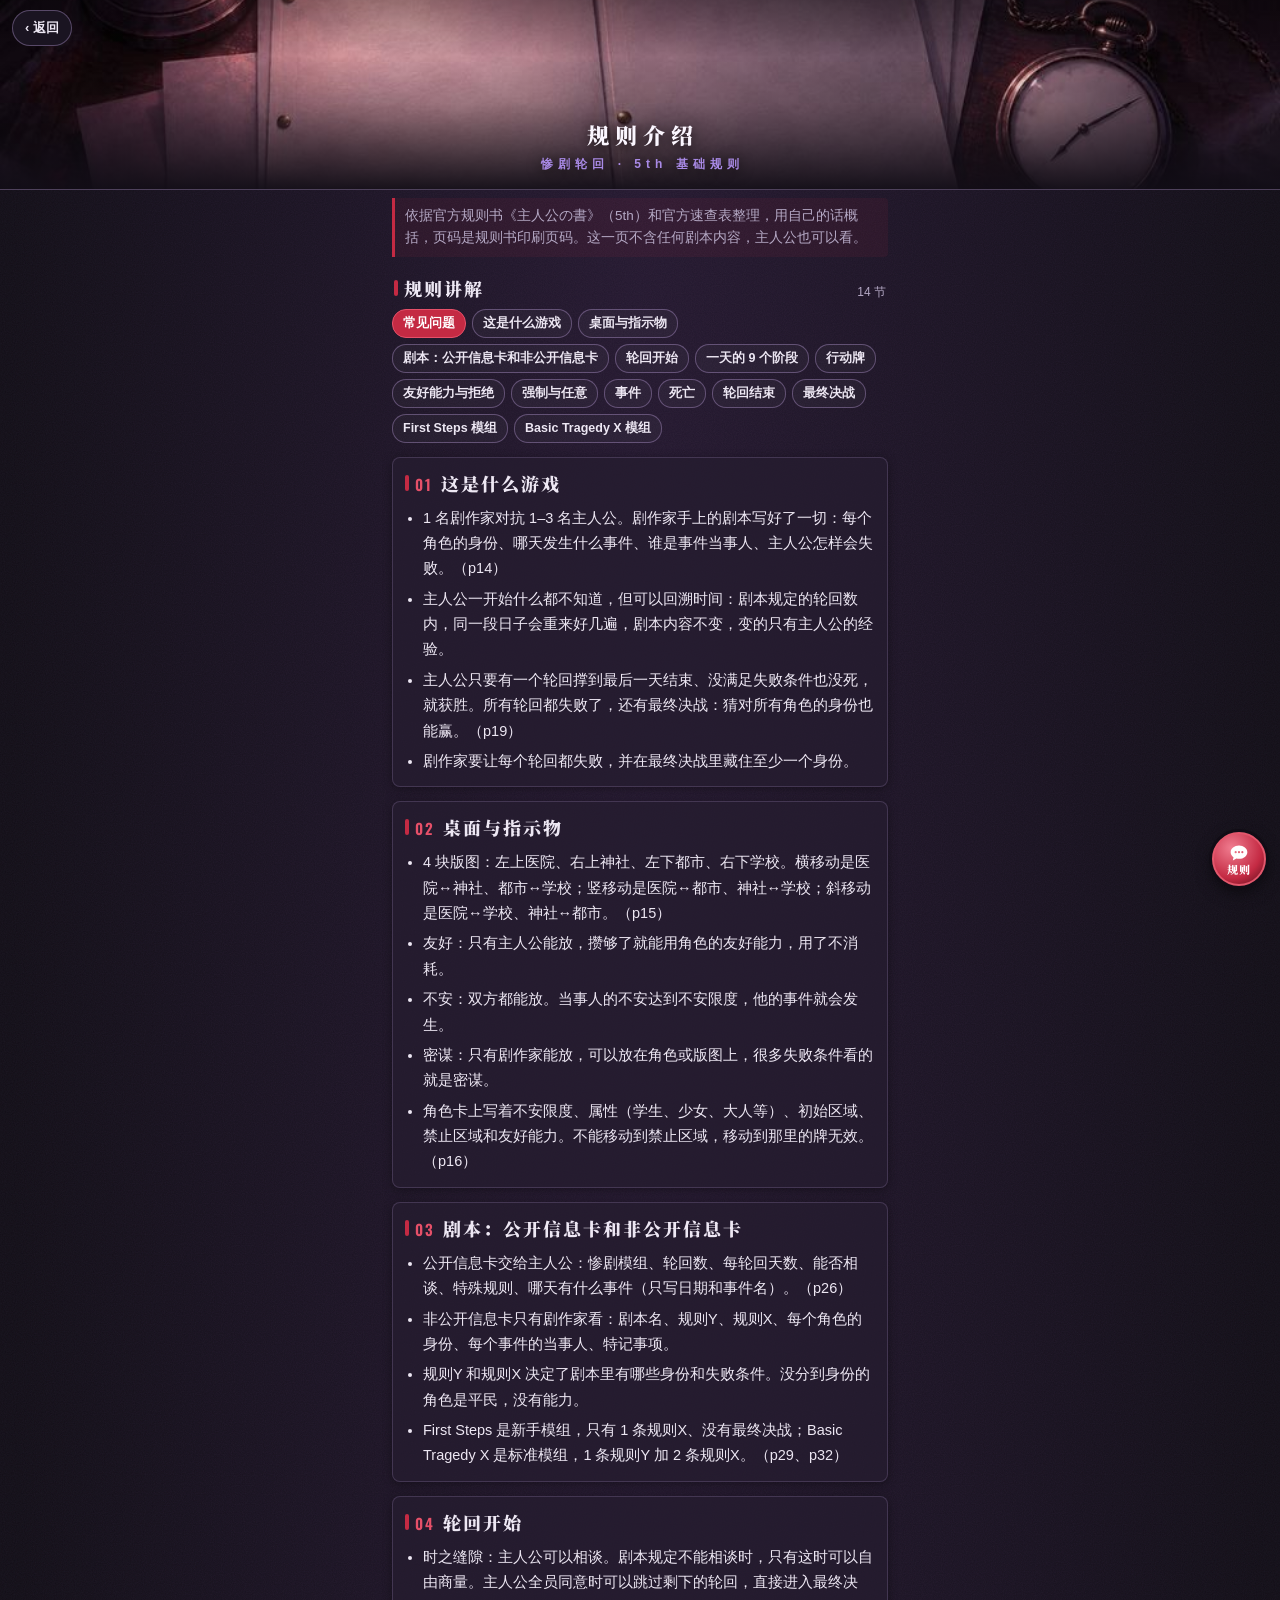
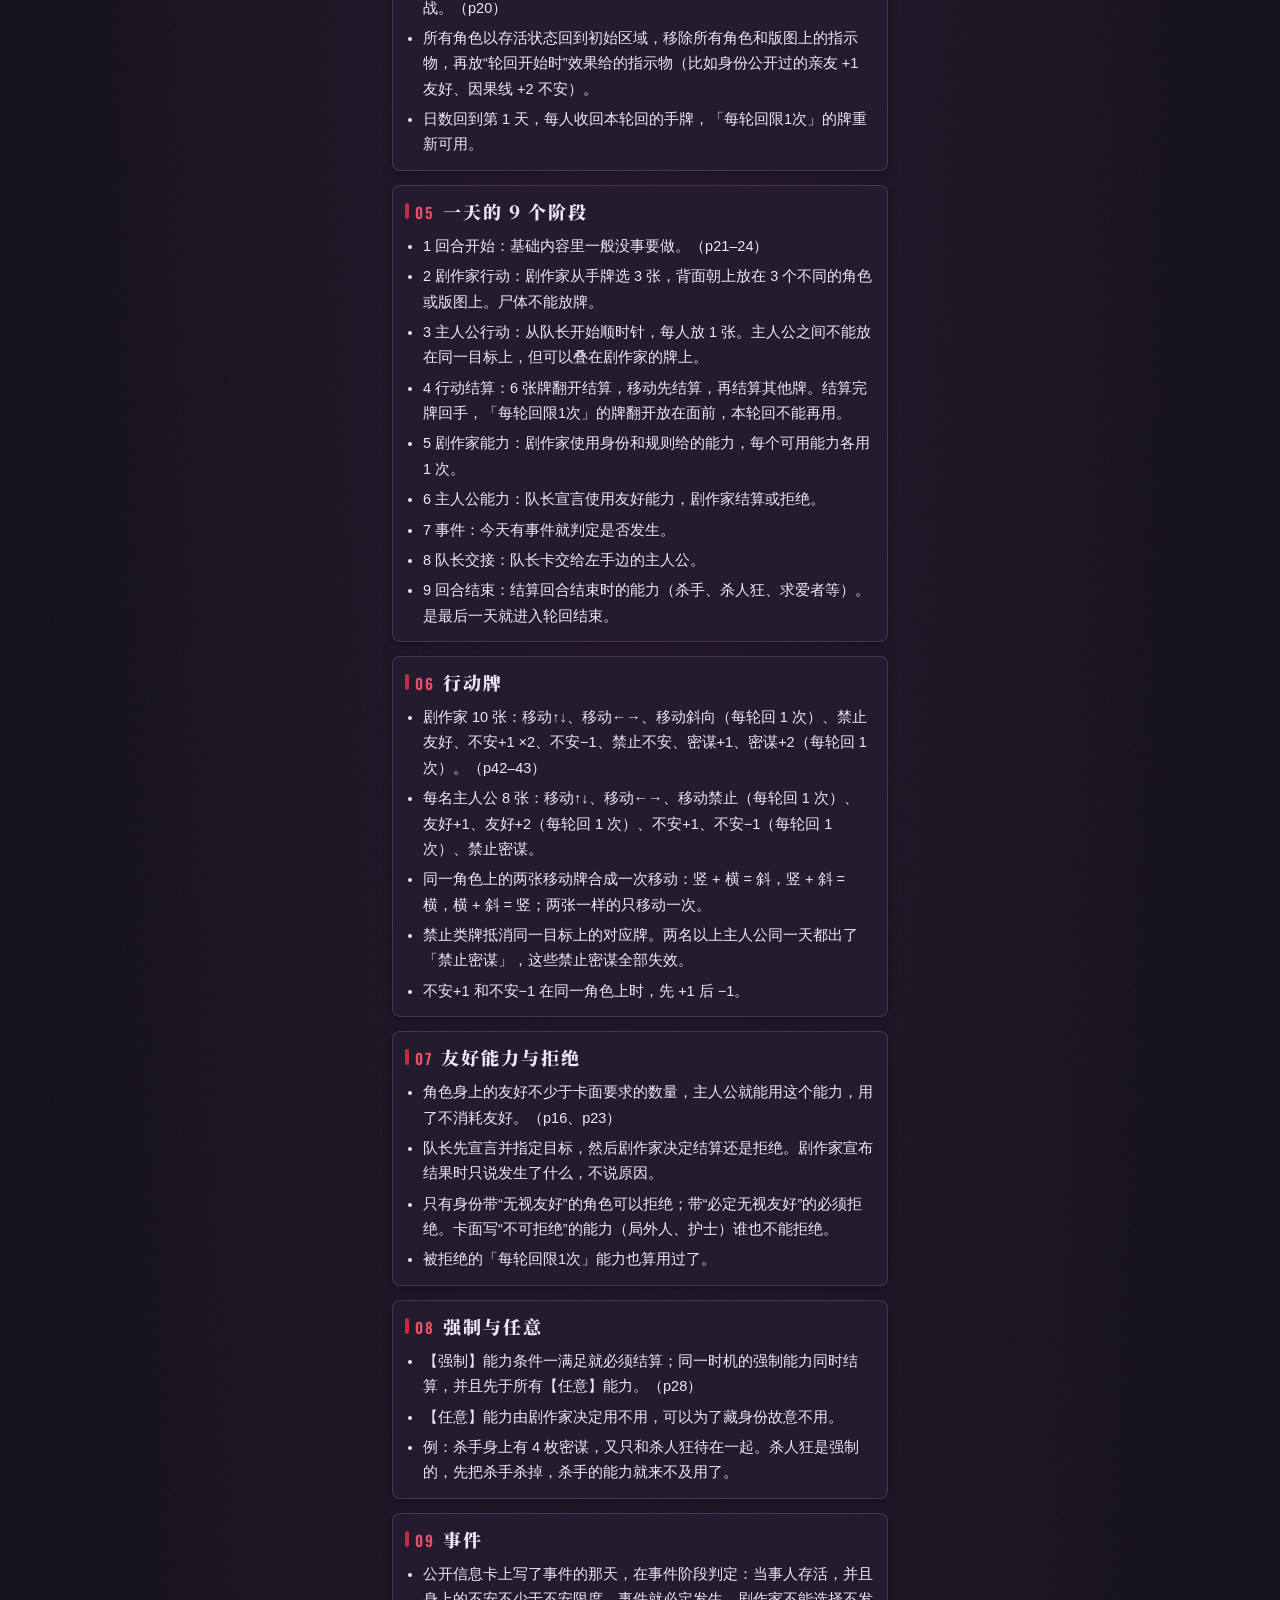
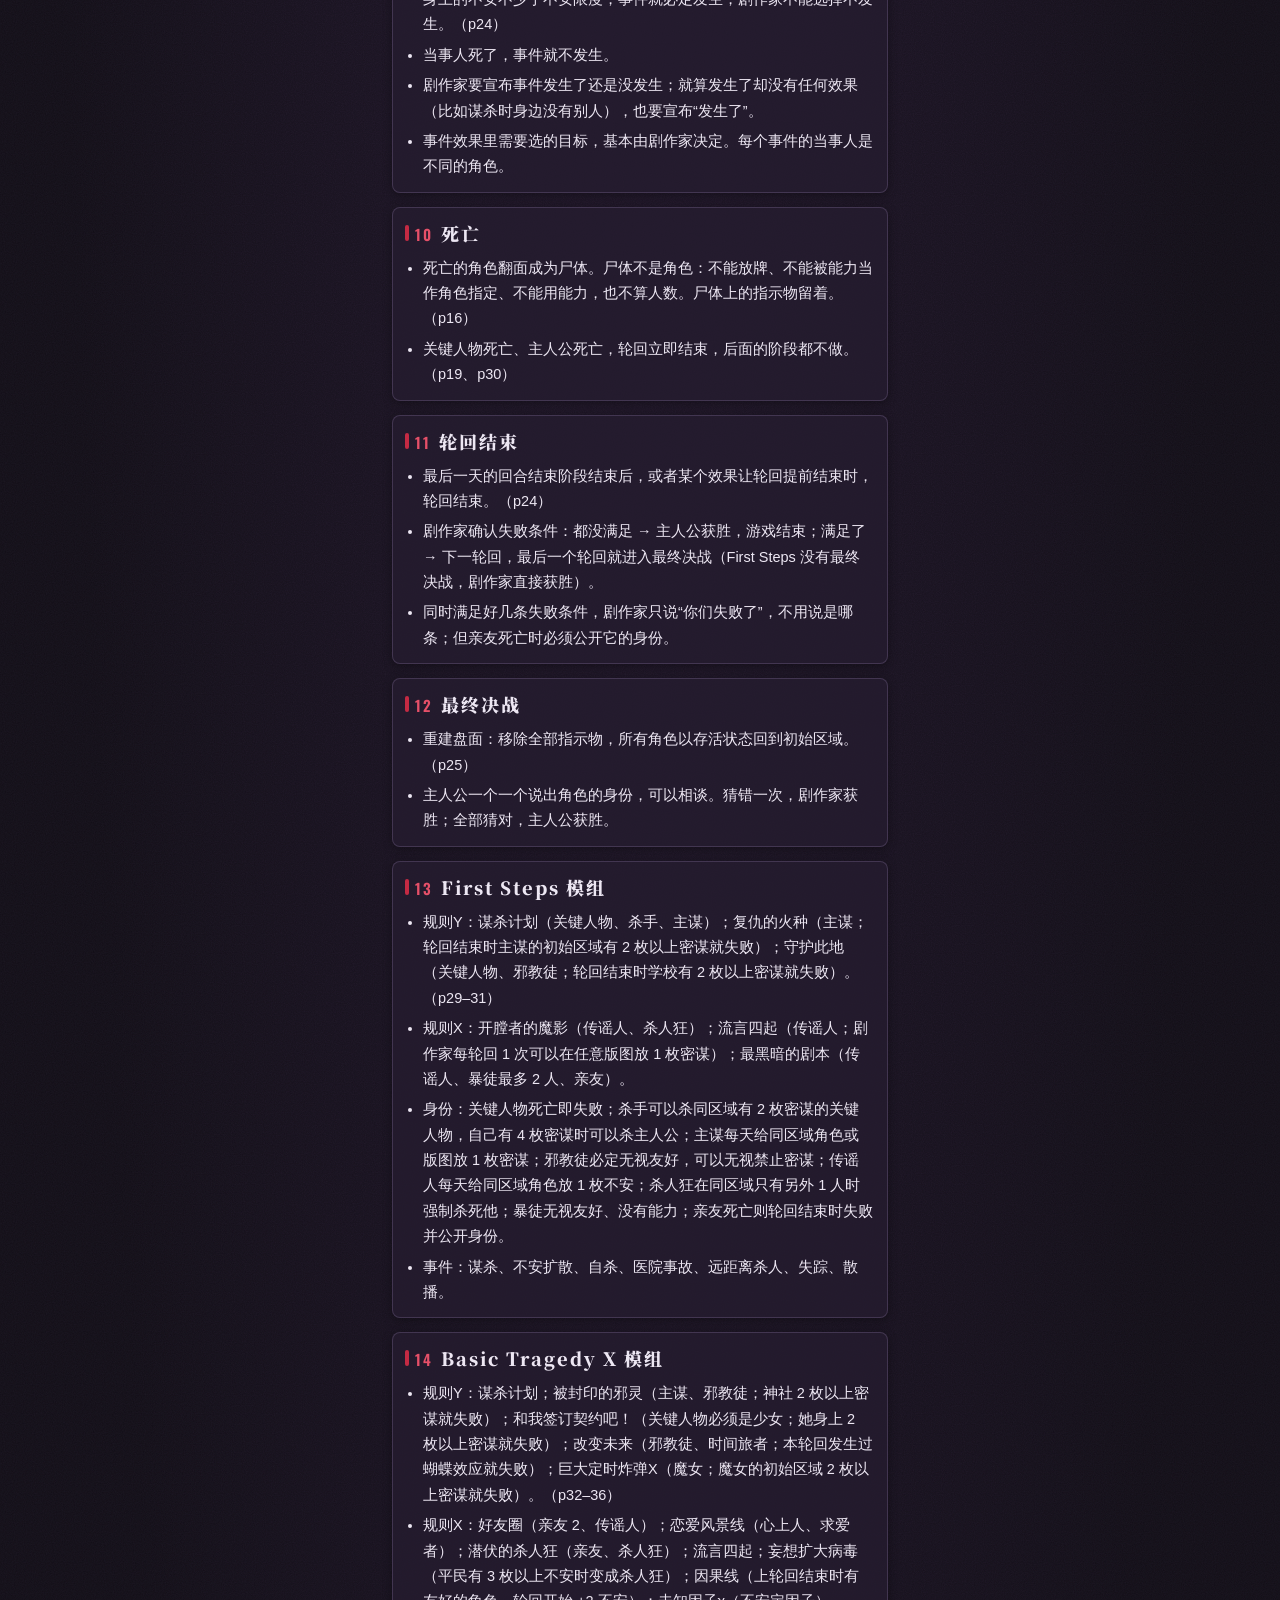
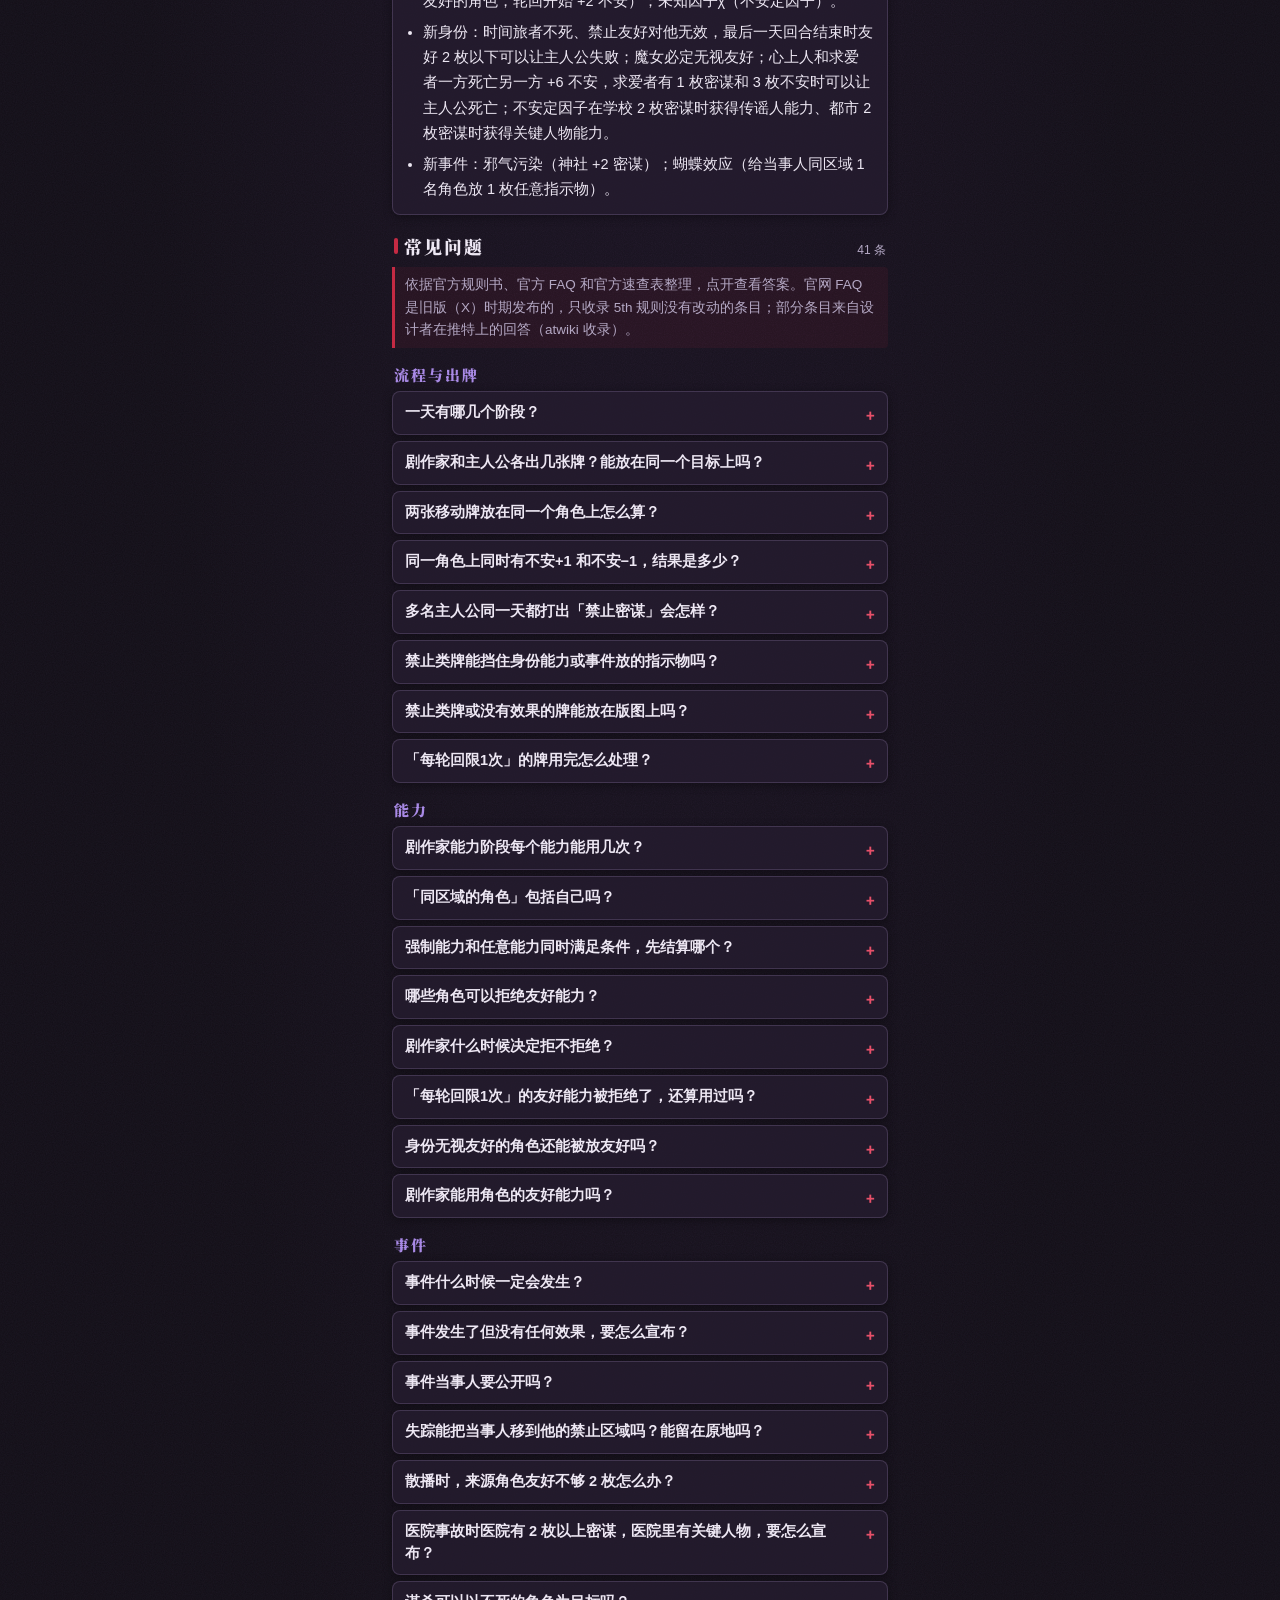
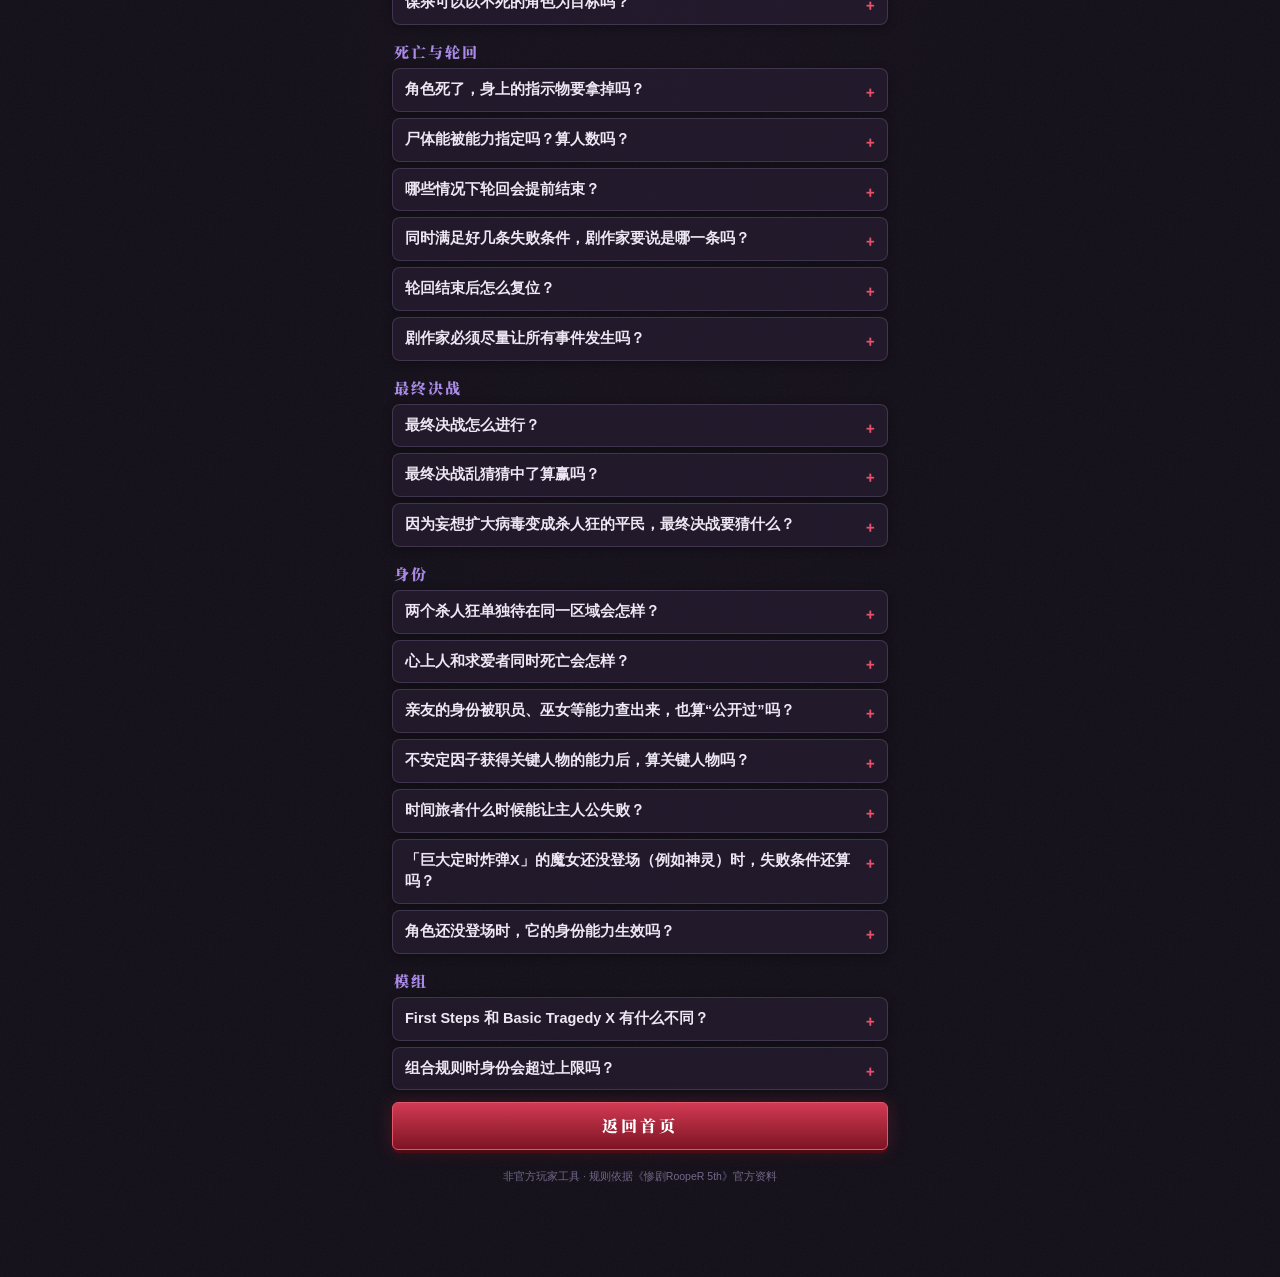
==== commit 726a886d: "左上角加返回：首页「‹ 全部游戏」回总入口，房间内「‹ 首页」回本站首页（不清空房间），教程等页面「‹ 返回」 Co-Authored-By: Claude Opus 5.5 <noreply@ant" ====
--- a/public/guide.html
+++ b/public/guide.html
@@ -6,7 +6,7 @@
 <meta name="theme-color" content="#110d16">
 <title>规则介绍 · 惨剧轮回剧作家助手</title>
 <meta property="og:title" content="规则介绍 · 惨剧轮回剧作家助手">
-<meta property="og:image" content="img/icon-512.jpg">
+<meta property="og:image" content="https://tl.leisurecat.cloud/img/icon-512.jpg">
 <link rel="icon" href="img/icon-64.png">
 <link rel="apple-touch-icon" href="img/icon-180.png">
 <link rel="preconnect" href="https://fonts.googleapis.com">
@@ -16,7 +16,7 @@
 </head>
 <body>
 <div style="position:absolute;width:0;height:0;overflow:hidden"><img src="img/icon-512.jpg" alt=""></div>
-<div class="hero-art" style="height:calc(env(safe-area-inset-top) + 190px)"><img src="img/guide.jpg" alt="" style="object-position:50% 50%"><div class="ht"><div class="hz">规则介绍</div><div class="hs">惨剧轮回 · 5th 基础规则</div></div></div>
+<div class="hero-art" style="height:calc(env(safe-area-inset-top) + 190px)"><a class="nav-back" href="/" data-html2canvas-ignore>‹ 返回</a><img src="img/guide.jpg" alt="" style="object-position:50% 50%"><div class="ht"><div class="hz">规则介绍</div><div class="hs">惨剧轮回 · 5th 基础规则</div></div></div>
 <div class="wrap guide">
 <p class="note">依据官方规则书《主人公の書》（5th）和官方速查表整理，用自己的话概括，页码是规则书印刷页码。这一页不含任何剧本内容，主人公也可以看。</p>
 <h2 class="h"><span>规则讲解</span><small>14 节</small></h2>
--- a/public/style.css
+++ b/public/style.css
@@ -2,7 +2,7 @@
 :root{
   --bg:#110d16; --bg2:#1a1421; --panel:rgba(38,29,48,.78); --panel2:rgba(58,44,72,.6);
   --line:rgba(190,160,220,.2); --line2:rgba(190,160,220,.38);
-  --ink:#ede7f3; --ink2:#a99cb9; --ink3:#74688a;
+  --ink:#ede7f3; --ink2:#b4a8c4; --ink3:#74688a;
   --red:#c42a43; --red2:#e65069; --redd:#7d1424;
   --violet:#5d3d92; --violet2:#8a67c4; --violetd:#2b1d45;
   --steel:#09070c; --steel2:#1d1626; --gold:#cdb07a; --gold2:#ead6a6;
@@ -21,6 +21,14 @@
 button{font-family:inherit;cursor:pointer;color:inherit}
 .hidden{display:none!important}
 .band{height:6px;background:linear-gradient(90deg,transparent,var(--red) 20%,var(--red) 80%,transparent),var(--steel);opacity:.85}
+
+/* back navigation */
+.nav-back{display:inline-flex;align-items:center;justify-content:center;flex:none;min-height:36px;padding:0 12px;border:1px solid var(--line2);border-radius:18px;background:var(--panel);color:var(--ink);font:600 13px var(--sans);text-decoration:none;white-space:nowrap}
+.hero,.hero-art{position:relative}
+.hero > .nav-back,.hero-art > .nav-back{position:absolute;z-index:2;top:calc(env(safe-area-inset-top) + 10px);left:calc(env(safe-area-inset-left) + 12px);background:var(--bg2)}
+.hero:has(> .nav-back){padding-top:calc(env(safe-area-inset-top) + 56px)}
+.bar:has(> .nav-back){padding-left:calc(env(safe-area-inset-left) + 12px);display:grid;grid-template-columns:1fr auto auto auto}
+.bar > .nav-back{grid-column:1 / -1;justify-self:start}
 
 /* big header (sub pages) */
 .hero{padding:calc(env(safe-area-inset-top) + 22px) 16px 20px;text-align:center;color:var(--ink);
@@ -54,7 +62,7 @@
 h2.h:before{content:"";flex:none;align-self:center;width:4px;height:16px;margin-right:-2px;border-radius:2px;background:var(--red)}
 h2.h span{flex:1}
 h2.h small{font:500 12px var(--sans);letter-spacing:0;color:var(--ink2)}
-.note{font:500 12px/1.6 var(--sans);color:var(--ink2);padding:7px 10px;border-left:3px solid var(--red);background:rgba(196,42,67,.08);margin-top:8px;border-radius:0 4px 4px 0}
+.note{font:500 13.5px/1.65 var(--sans);color:var(--ink2);padding:7px 10px;border-left:3px solid var(--red);background:rgba(196,42,67,.08);margin-top:8px;border-radius:0 4px 4px 0}
 .note b{color:var(--red2)}
 .note.secret{border-left-color:var(--gold);background:rgba(205,176,122,.08)}
 .note.secret b{color:var(--gold2)}
@@ -105,7 +113,7 @@
 /* phase stepper */
 .phases{display:flex;gap:4px;margin-top:8px;overflow-x:auto;padding-bottom:2px;scrollbar-width:none}
 .phases::-webkit-scrollbar{display:none}
-.phases button{flex:none;height:30px;padding:0 9px;border-radius:15px;border:1px solid var(--line2);background:transparent;color:var(--ink2);font:600 12px var(--sans);white-space:nowrap}
+.phases button{flex:none;height:34px;padding:0 12px;border-radius:17px;border:1px solid var(--line2);background:transparent;color:var(--ink2);font:600 13.5px var(--sans);white-space:nowrap}
 .phases button.on{background:var(--red);border-color:var(--red2);color:#fff}
 .phases button.done{color:var(--ink3)}
 
@@ -130,40 +138,90 @@
 .tk.lim{box-shadow:0 0 0 2px #fff}
 .bdI{display:inline-flex;align-items:center;gap:3px;font:600 12px var(--sans);color:var(--ink2)}
 
-/* reminders */
-.rem{display:flex;flex-direction:column;gap:6px;margin-top:8px}
-.ri{display:flex;align-items:flex-start;gap:8px;padding:8px 10px;border-radius:8px;border:1px solid var(--line);background:var(--panel);font:500 13px/1.55 var(--sans)}
-.ri i{flex:none;margin-top:1px;padding:0 6px;border-radius:4px;font:700 11px/18px var(--sans);font-style:normal}
-.ri.must i{background:var(--red);color:#fff}
-.ri.loss i{background:#f0c24b;color:#2a1a00}
-.ri.may i{background:var(--violet);color:#fff}
-.ri.info i{background:rgba(255,255,255,.12);color:var(--ink2)}
-.ri.must{border-color:rgba(196,42,67,.6)}
-.ri.loss{border-color:rgba(240,194,75,.55)}
-.ri div{flex:1;min-width:0}
-.ri button{flex:none;align-self:center;height:30px;padding:0 10px;border-radius:5px;border:1px solid var(--line2);background:rgba(255,255,255,.06);font:700 12px var(--sans)}
-.ri.must button{background:var(--red);border-color:var(--red2);color:#fff}
-.ri.loss button{background:#f0c24b;border-color:#f0c24b;color:#2a1a00}
+/* the current phase and what to resolve in it */
+.pc{margin-top:10px;overflow:hidden;border-color:var(--line2)}
+.pc-head{display:flex;align-items:center;gap:12px;padding:12px 12px 10px;background:linear-gradient(180deg,rgba(196,42,67,.18),rgba(196,42,67,0));border-bottom:1px solid var(--line)}
+.pc-no{flex:none;display:flex;align-items:baseline;justify-content:center;width:48px;height:48px;padding-top:9px;border-radius:12px;background:var(--red);color:#fff;font:600 24px/1 var(--num);box-shadow:0 4px 12px rgba(196,42,67,.35)}
+.pc-no small{font:500 12px var(--num);opacity:.75;margin-left:1px}
+.pc-head div{flex:1;min-width:0}
+.pc-head b{display:block;font:900 20px/1.25 var(--serif);letter-spacing:2px}
+.pc-head em{display:block;margin-top:3px;font:500 14px/1.5 var(--sans);font-style:normal;color:var(--ink2)}
+.pc-all{flex:none;align-self:flex-start;height:30px;padding:0 10px;border-radius:15px;border:1px solid var(--line2);background:rgba(255,255,255,.04);color:var(--ink2);font:600 12.5px var(--sans)}
+.pc-last{margin:10px 12px 0;padding:8px 10px;border-radius:8px;background:rgba(240,194,75,.12);border:1px solid rgba(240,194,75,.4);color:#f3d27a;font:600 14px/1.5 var(--sans)}
+.pc-body{padding:4px 12px 12px}
+.pc-empty{padding:14px 2px 4px;font:500 15px/1.6 var(--sans);color:var(--ink2)}
+.pc-sub{display:flex;align-items:center;gap:8px;margin:16px 0 0;font:900 16px var(--serif);letter-spacing:1px}
+.pc-sub span{display:inline-grid;place-items:center;width:22px;height:22px;border-radius:50%;background:var(--violet);color:#fff;font:600 12px var(--num)}
+.rg{margin-top:12px}
+.rh{display:flex;align-items:center;gap:7px;margin-bottom:7px;font:700 14px var(--sans);letter-spacing:1px}
+.rh i{width:8px;height:8px;border-radius:50%;background:var(--ink3)}
+.rh small{margin-left:auto;font:500 12px var(--sans);letter-spacing:0;color:var(--ink3)}
+.rg.must .rh{color:var(--red2)}.rg.must .rh i{background:var(--red2);box-shadow:0 0 0 3px rgba(230,80,105,.25)}
+.rg.loss .rh{color:#f3d27a}.rg.loss .rh i{background:#f0c24b}
+.rg.may .rh{color:#bba4ee}.rg.may .rh i{background:var(--violet2)}
+.rg.info .rh{color:var(--ink2)}
+.ri{margin-top:8px;padding:11px 12px;border-radius:10px;border:1px solid var(--line);border-left:4px solid var(--ink3);background:rgba(255,255,255,.035)}
+.rg .ri:first-of-type{margin-top:0}
+.ri.must{border-left-color:var(--red2);background:rgba(196,42,67,.1)}
+.ri.loss{border-left-color:#f0c24b;background:rgba(240,194,75,.07)}
+.ri.may{border-left-color:var(--violet2)}
+.rt{font:500 15.5px/1.65 var(--sans);color:var(--ink)}
+.rt b{display:block;margin-bottom:2px;font:700 15.5px/1.45 var(--sans);color:#fff}
+.ri.info .rt{color:#d6cde0}
+.ra{display:flex;justify-content:flex-end;margin-top:9px}
+.ra button{min-height:38px;padding:0 16px;border-radius:8px;border:1px solid var(--line2);background:rgba(255,255,255,.07);font:700 14.5px var(--sans);letter-spacing:1px}
+.ri.must .ra button{background:var(--red);border-color:var(--red2);color:#fff;box-shadow:0 3px 10px rgba(196,42,67,.35)}
+.ri.loss .ra button{background:#f0c24b;border-color:#f0c24b;color:#2a1a00}
+.ri.may .ra button{border-color:var(--violet2);color:#d9cbff}
+.more{margin-top:4px}.more .btn{font-size:13.5px;letter-spacing:0}
+/* bottom bar in play: undo + next */
+.dock{position:fixed;left:0;right:0;bottom:0;z-index:16;padding:10px 12px calc(env(safe-area-inset-bottom) + 10px);background:linear-gradient(180deg,rgba(17,13,22,0),rgba(17,13,22,.92) 30%);pointer-events:none}
+.dock-in{display:flex;gap:8px;max-width:520px;margin:0 auto;pointer-events:auto}
+.dock .btn{margin-top:0;height:52px}
+.dock .btn:not(.ghost){flex:1;font-size:17px;letter-spacing:2px}
+.dock .btn.ghost{flex:none;width:76px;height:52px;background:rgba(26,20,33,.95);font-size:14px}
+body.has-dock{padding-bottom:calc(env(safe-area-inset-bottom) + 150px)}
+body.has-dock .cfab{bottom:calc(env(safe-area-inset-bottom) + 80px)}
+/* setup checklist and loop-end lists */
+.steps{padding:4px 0}
+.steps-top{display:flex;align-items:center;gap:10px;padding:10px 12px 6px;font:700 13.5px var(--sans);color:var(--ink2)}
+.steps-bar{flex:1;height:6px;border-radius:3px;background:rgba(255,255,255,.08);overflow:hidden}
+.steps-bar i{display:block;height:100%;background:linear-gradient(90deg,var(--red),var(--red2));border-radius:3px;transition:width .25s}
+.step{display:flex;align-items:flex-start;gap:12px;padding:12px;border-top:1px solid var(--line);cursor:pointer}
+.step input{position:absolute;opacity:0;pointer-events:none}
+.step .sn{flex:none;display:grid;place-items:center;width:30px;height:30px;border-radius:50%;border:2px solid var(--line2);font:600 15px var(--num);color:var(--ink2)}
+.step .st{flex:1;min-width:0}
+.step .st b{display:block;font:700 16px/1.45 var(--sans);color:#fff}
+.step .st span{display:block;margin-top:3px;font:500 14.5px/1.65 var(--sans);color:#cfc5da}
+.step.done .sn{background:var(--red);border-color:var(--red);color:#fff;font:700 16px var(--sans)}
+.step.done .st b,.step.done .st span{color:var(--ink3)}
+.step.done .st b{text-decoration:line-through}
+.resets{padding:2px 0}
+.rs{display:flex;align-items:flex-start;gap:12px;padding:11px 12px;border-top:1px solid var(--line);font:500 15px/1.6 var(--sans);color:#d6cde0}
+.rs:first-child{border-top:none}
+.rs span{flex:none;display:grid;place-items:center;width:30px;height:30px;border-radius:8px;background:rgba(141,103,196,.22);color:#d9cbff;font:900 14px var(--serif)}
+.rs b{display:block;font:700 15.5px var(--sans);color:#fff}
+.rs.auto span{background:rgba(95,194,135,.2);color:#9fe3b8;font:700 18px var(--sans)}
 
 /* script sheets */
 .sheetc{padding:10px 12px}
 .sheetc h3{display:flex;align-items:center;gap:8px;font:900 15px var(--serif);letter-spacing:1px}
 .sheetc h3 em{font:700 11px var(--sans);font-style:normal;padding:1px 7px;border-radius:9px;background:var(--violet);color:#fff}
 .sheetc h3 em.sec{background:var(--red)}
-.kv{display:grid;grid-template-columns:auto 1fr;gap:4px 10px;margin-top:8px;font-size:13px;line-height:1.5}
+.kv{display:grid;grid-template-columns:auto 1fr;gap:5px 12px;margin-top:8px;font-size:14.5px;line-height:1.55}
 .kv dt{color:var(--ink2)}
 .kv dd b{color:var(--gold2)}
-table.tb{width:100%;margin-top:8px;border-collapse:collapse;font-size:13px}
+table.tb{width:100%;margin-top:8px;border-collapse:collapse;font-size:14.5px}
 .tb th,.tb td{padding:6px 6px;border-bottom:1px solid var(--line);text-align:left;vertical-align:top}
-.tb th{font:600 11.5px var(--sans);color:var(--ink2)}
+.tb th{font:600 12.5px var(--sans);color:var(--ink2)}
 .tb td.r{color:var(--gold2);font-weight:700}
-.check{display:flex;align-items:flex-start;gap:9px;padding:8px 10px;font-size:13.5px;line-height:1.55;cursor:pointer}
+.check{display:flex;align-items:flex-start;gap:10px;padding:10px 12px;font-size:15px;line-height:1.6;cursor:pointer}
 .check input{flex:none;width:18px;height:18px;margin-top:2px;accent-color:var(--red)}
 .check.done span{color:var(--ink3);text-decoration:line-through}
 .route{padding:10px 12px}
-.route b{display:block;font:900 14.5px var(--serif);color:var(--gold2);letter-spacing:1px}
-.route p{margin-top:4px;font:500 13.5px/1.7 var(--sans);color:var(--ink)}
-ul.dots{margin:6px 0 0 18px;font:500 13.5px/1.7 var(--sans)}
+.route b{display:block;font:900 16px var(--serif);color:var(--gold2);letter-spacing:1px}
+.route p{margin-top:5px;font:500 15px/1.75 var(--sans);color:var(--ink)}
+ul.dots{margin:6px 0 0 18px;font:500 15px/1.75 var(--sans)}
 ul.dots li+li{margin-top:3px}
 .src{margin-top:8px;font-size:11.5px;color:var(--ink3)}
 
@@ -173,8 +231,8 @@
   background:var(--bg2);border-top:2px solid var(--red);border-radius:14px 14px 0 0;box-shadow:0 -8px 30px rgba(0,0,0,.6)}
 .sheet h3{font:900 16px var(--serif);letter-spacing:1px}
 .sheet h3 small{font:500 12px var(--sans);color:var(--ink2);margin-left:6px}
-.sheet .hint{font-size:12px;color:var(--ink2);margin-top:3px;line-height:1.55}
-.sheet .lbl{margin:12px 0 6px;font:700 12px var(--sans);color:var(--ink2);letter-spacing:1px}
+.sheet .hint{font-size:14px;color:var(--ink2);margin-top:4px;line-height:1.6}
+.sheet .lbl{margin:14px 0 7px;font:700 13.5px var(--sans);color:var(--ink2);letter-spacing:1px}
 .stp{display:flex;align-items:center;gap:6px}
 .stp .tk{min-width:26px;height:26px;font-size:15px;border-radius:13px}
 .stp b{flex:1;font:700 14px var(--sans)}
@@ -191,9 +249,12 @@
 .join input{flex:1;min-width:0;height:48px;border-radius:6px;border:1px solid var(--line2);background:rgba(0,0,0,.35);color:var(--ink);text-align:center;font:600 24px var(--num);letter-spacing:8px;text-transform:uppercase;outline:none}
 .join input::placeholder{font:500 15px var(--sans);letter-spacing:6px;color:var(--ink3)}
 .join .btn{flex:none;width:110px;margin-top:0}
-.hero-art{position:relative;height:calc(env(safe-area-inset-top) + 260px);overflow:hidden;background:var(--steel);border-bottom:1px solid var(--line2)}
-.hero-art img{position:absolute;inset:0;width:100%;height:100%;object-fit:cover;object-position:50% 32%}
+.hero-art{position:relative;height:calc(env(safe-area-inset-top) + 300px);overflow:hidden;background:var(--steel);border-bottom:1px solid var(--line2)}
+.hero-art img{position:absolute;inset:0;width:100%;height:100%;object-fit:cover;object-position:50% 36%}
 .hero-art:after{content:"";position:absolute;inset:0;background:linear-gradient(180deg,rgba(9,7,12,.35) 0,rgba(9,7,12,0) 30%,rgba(9,7,12,.2) 55%,rgba(17,13,22,.95) 100%)}
+.hero-art.cover{height:calc(env(safe-area-inset-top) + 380px)}
+.hero-art.cover img{object-position:50% 17%}
+.hero-art.cover:after{background:linear-gradient(180deg,rgba(9,7,12,.2) 0,rgba(9,7,12,0) 25%,rgba(9,7,12,0) 70%,rgba(17,13,22,.96) 100%)}
 .hero-art .ht{position:absolute;z-index:1;left:0;right:0;bottom:16px;text-align:center;color:#fbf6ff;text-shadow:0 2px 14px rgba(0,0,0,.8)}
 .hero-art .wm{font:500 30px/1 "Cinzel",serif;letter-spacing:8px;text-indent:8px}
 .hero-art .hr{width:210px;height:1px;margin:9px auto 8px;background:linear-gradient(90deg,transparent,var(--red2),transparent)}
@@ -240,7 +301,7 @@
   background:radial-gradient(ellipse at 50% 0%,rgba(196,42,67,.38),transparent 65%),linear-gradient(180deg,#22182d,#0f0b14);border:1px solid var(--line2)}
 .mvp .crown{font:700 12px var(--serif);letter-spacing:6px;color:var(--c-p)}
 .mvp .nm{font:900 26px var(--serif);letter-spacing:4px;margin-top:8px}
-.mvp .fg{font-size:12.5px;color:var(--ink2);margin-top:4px;line-height:1.6}
+.mvp .fg{font-size:14px;color:#cfc5da;margin-top:5px;line-height:1.65}
 .mvp .pts{font:600 40px/1.1 var(--num);color:var(--red2);margin-top:6px}
 .mvp .pts small{font:500 13px var(--sans);color:var(--ink2);margin-left:3px}
 .tl{position:relative;margin-top:8px;padding-left:18px}
@@ -251,7 +312,7 @@
 .tl .lp h4{display:flex;justify-content:space-between;font:900 14.5px var(--serif);letter-spacing:1px}
 .tl .lp h4 span{font:600 12px var(--sans);color:var(--red2)}
 .tl .lp.win h4 span{color:var(--ok)}
-.tl .lp ul{margin:5px 0 0 16px;font-size:12.5px;line-height:1.6;color:var(--ink2)}
+.tl .lp ul{margin:5px 0 0 16px;font-size:14px;line-height:1.65;color:#cfc5da}
 .shotv{position:fixed;inset:0;z-index:60;overflow:auto;padding:0 16px 24px;background:rgba(9,7,12,.95)}
 .shotv img{display:block;width:100%;max-width:480px;margin:0 auto;border-radius:6px;box-shadow:0 6px 24px rgba(0,0,0,.5)}
 .sv-top{position:sticky;top:0;display:flex;align-items:center;gap:10px;max-width:480px;margin:0 auto;padding:12px 0 10px;background:rgba(9,7,12,.95);color:var(--gold2);font:600 14px var(--sans)}
@@ -260,7 +321,7 @@
 footer{margin-top:18px;text-align:center;font-size:10.5px;line-height:1.6;color:var(--ink3)}
 .toast{position:fixed;left:50%;bottom:calc(env(safe-area-inset-bottom) + 84px);transform:translateX(-50%);z-index:70;max-width:86vw;padding:8px 16px;border-radius:20px;background:rgba(30,22,40,.96);border:1px solid var(--line2);color:#fff;font-size:13px;line-height:1.5}
 .log{margin-top:6px;padding:4px 10px}
-.log div{padding:5px 0;border-bottom:1px dashed var(--line);font-size:12.5px;line-height:1.55;color:var(--ink2)}
+.log div{padding:7px 0;border-bottom:1px dashed var(--line);font-size:14px;line-height:1.6;color:#cfc5da}
 .log div:last-child{border-bottom:none}
 .log div b{color:var(--ink);font-weight:600;margin-right:6px}
 .log div.note{border-left:none;background:none;margin:0;padding:5px 0;color:var(--gold2)}
@@ -336,3 +397,72 @@
   .loc{padding-left:4px;padding-right:4px}
   .cc{font-size:12px;padding:3px 4px}.tk{min-width:17px;height:17px;font-size:11px;padding:0 3px}
 }
+
+/* rating card (results) */
+.rv{padding:14px 12px 12px}
+.rv-l{font:600 13.5px var(--sans);color:var(--ink2);margin-bottom:7px}
+.rv-who{display:flex;flex-wrap:wrap;gap:7px;margin-bottom:10px}
+.rv-who button{height:38px;padding:0 14px;border-radius:19px;border:1px solid var(--line2);background:rgba(255,255,255,.04);font:600 14.5px var(--sans)}
+.rv-who button.on{border-color:var(--violet2);background:var(--violet);color:#fff}
+.rv-name{margin-bottom:10px;height:42px;font-weight:500}
+.rv-st{display:flex;align-items:center;gap:2px;margin-bottom:10px}
+.rv-st button{width:42px;height:42px;border:0;background:none;font-size:34px;line-height:1;color:rgba(255,255,255,.18);padding:0}
+.rv-st button.on{color:#f0c24b;text-shadow:0 0 12px rgba(240,194,75,.35)}
+.rv-st span{margin-left:8px;font:700 15px var(--serif);color:var(--ink2)}
+.rv textarea{width:100%;min-height:80px;margin-bottom:4px;padding:10px 12px;border-radius:8px;border:1px solid var(--line2);background:rgba(0,0,0,.3);font:16px/1.6 var(--sans);color:var(--ink);resize:vertical;outline:none}
+.rv textarea:focus{border-color:var(--violet2)}
+.rv .err{margin-top:8px}
+.rv-done{text-align:center;font-size:32px;letter-spacing:4px;color:#f0c24b}
+.rv p{text-align:center;margin:6px 0 10px;font:700 16px var(--serif)}
+.rv .note{text-align:left;margin:10px 0 0;font:500 13px/1.6 var(--sans)}
+.rv .btns .btn{height:44px;margin-top:0;line-height:42px;font-size:14.5px;letter-spacing:1px}
+
+/* script chooser and the chosen script */
+.sc-item.big{padding:13px 12px;border-width:1px}
+.sc-item.big .nm b{font-size:17px}
+.sc-item.big .nm span{font-size:13px}
+.sc-item.big .nm span i{font-style:normal;color:var(--red2);font-weight:700}
+.sc-item .go{flex:none;margin-left:2px;font:400 24px/1 var(--sans);color:var(--ink3)}
+.sc-item.cur{border-color:var(--red2);box-shadow:0 0 0 1px var(--red2) inset,0 0 18px rgba(196,42,67,.25)}
+.sc-item:active{transform:translateY(1px)}
+.pick-hero{margin-top:12px;padding:14px 14px 12px;background:radial-gradient(ellipse at 100% 0%,rgba(196,42,67,.3),transparent 60%),var(--panel);border-color:rgba(230,80,105,.55)}
+.ph-top{display:flex;align-items:center;gap:8px}
+.ph-no{padding:2px 8px;border-radius:6px;background:var(--red);color:#fff;font:600 13px var(--num);letter-spacing:1px}
+.ph-set{font:600 13px var(--sans);color:var(--ink2)}
+.ph-chg{margin-left:auto;height:32px;padding:0 14px;border-radius:16px;border:1px solid var(--line2);background:rgba(255,255,255,.06);font:700 13.5px var(--sans)}
+.pick-hero > b{display:block;margin-top:10px;font:900 24px/1.3 var(--serif);letter-spacing:2px}
+.ph-sub{display:block;margin-top:3px;font:500 13px var(--sans);color:var(--ink2)}
+.ph-stats{display:flex;gap:8px;margin-top:12px}
+.ph-stats span{flex:1;padding:7px 0;border-radius:8px;background:rgba(0,0,0,.25);text-align:center;font:500 12.5px var(--sans);color:var(--ink2)}
+.ph-stats i{display:block;font:600 20px/1.2 var(--num);font-style:normal;color:var(--gold2)}
+
+/* reference: character cards, roles, rules */
+.fx{display:block;margin-top:2px;font:500 12.5px/1.5 var(--sans);color:var(--ink2)}
+.ref summary{list-style:none;position:relative;padding:13px 36px 13px 12px;font:700 15px/1.5 var(--sans);cursor:pointer}
+.ref summary::-webkit-details-marker{display:none}
+.ref summary:after{content:"+";position:absolute;right:13px;top:10px;font:500 22px var(--num);color:var(--red2)}
+.ref[open] summary:after{content:"−"}
+.ref[open] summary{border-bottom:1px solid var(--line)}
+.ref-sec{padding:4px 12px 10px}
+.ref > .ref-sec,.ref > .src{padding-left:12px;padding-right:12px}
+.ref-sec h4{display:flex;align-items:baseline;gap:8px;margin:14px 0 4px;font:900 16px var(--serif);letter-spacing:1px;color:var(--c-p)}
+.ref-sec h4 small{font:500 12px var(--sans);letter-spacing:0;color:var(--ink3)}
+.pref,.rref,.cref{padding:10px 0;border-bottom:1px solid var(--line)}
+.ref-sec > :last-child{border-bottom:none}
+.pref b,.rref-h b,.cref-h b{font:700 15.5px var(--sans);color:#fff}
+.pref > span{display:block;margin-top:2px;font:500 13px var(--sans);color:var(--gold2)}
+.pref p,.rref p{margin-top:4px;font:500 14.5px/1.65 var(--sans);color:#d6cde0}
+.none{color:var(--ink3)!important}
+.rref-h,.cref-h{display:flex;align-items:center;flex-wrap:wrap;gap:6px}
+.rref-h em,.cref-h em{padding:1px 8px;border-radius:9px;background:rgba(205,176,122,.18);color:var(--gold2);font:600 12px var(--sans);font-style:normal}
+.rref-h span{margin-left:auto;font:500 13px var(--sans);color:var(--ink2)}
+.cref-h span{margin-left:auto;font:500 13px var(--sans);color:var(--ink2)}
+.cref-h span i{font:600 18px var(--num);font-style:normal;color:var(--c-p);margin-left:2px}
+.cref .kv{margin-top:6px;font-size:14px}
+.gwl{margin-top:8px;display:flex;flex-direction:column;gap:6px}
+.gwl > div{padding:8px 10px;border-radius:8px;background:rgba(238,143,176,.08);border:1px solid rgba(238,143,176,.22);font:500 14.5px/1.6 var(--sans)}
+.gwn{display:inline-block;margin-right:7px;padding:0 7px;border-radius:9px;background:var(--c-g);color:#2a0f19;font:700 12px/20px var(--sans)}
+.gwl small{display:inline-block;margin-left:6px;padding:0 6px;border-radius:8px;background:rgba(255,255,255,.08);font:600 11.5px/18px var(--sans);color:var(--ink2)}
+.sheet .cref{border-bottom:none;padding-top:2px}
+.sheet .cref-h b{font:900 19px var(--serif);letter-spacing:1px}
+.cc{cursor:pointer}
